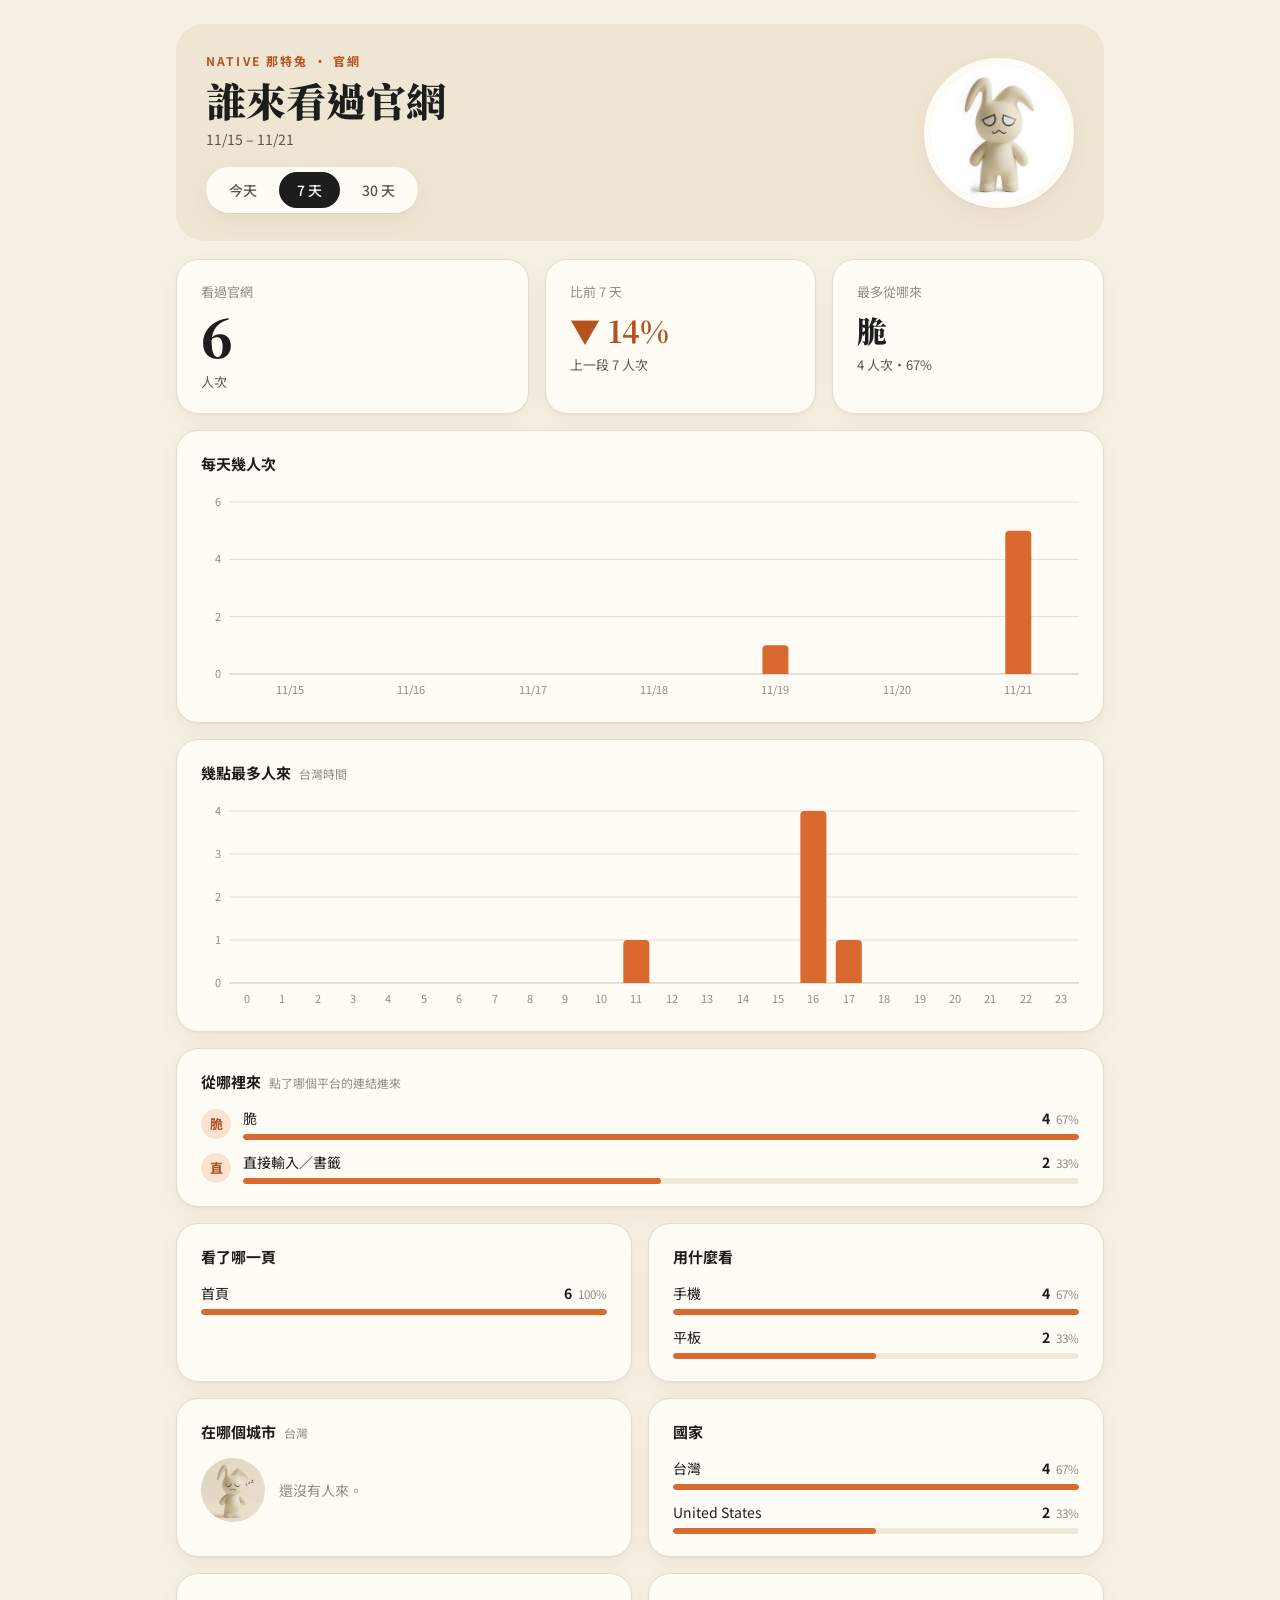
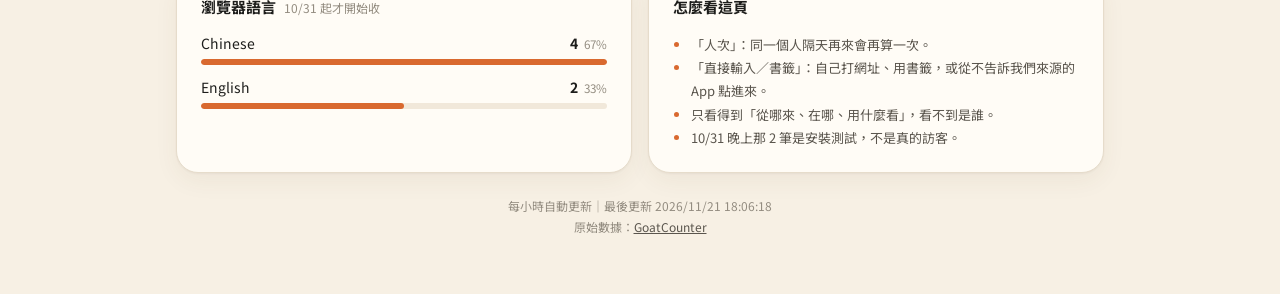
==== s/8432f5c66b55/index.html @ 1ae77e44 "官網訪客後台更新 2026/11/21 18:06:18" ====
<!doctype html>
<html lang="zh-Hant">
<head>
<meta name="robots" content="noindex,nofollow">
<meta charset="utf-8">
<meta name="viewport" content="width=device-width, initial-scale=1">
<title>官網訪客</title>
<link rel="preconnect" href="https://fonts.googleapis.com">
<link href="https://fonts.googleapis.com/css2?family=Noto+Sans+TC:wght@400;500;700&family=Noto+Serif+TC:wght@600;900&display=swap" rel="stylesheet">
<style>
:root{
  --bg:#f7f0e4; --card:#fffcf6; --hero:#efe5d3; --ink:#1d1d1b; --ink2:#5a554d; --muted:#938c80;
  --line:#e6dccb; --track:#f1e8da; --accent:#d9692f; --accent-ink:#b4531f; --accent-soft:#fbe3d3;
  --up:#3f7a52; --down:#b4531f; --shadow:0 1px 2px rgba(80,60,30,.05),0 8px 24px rgba(80,60,30,.06);
  --serif:"Noto Serif TC","Songti TC",serif; --sans:"Noto Sans TC",-apple-system,"Helvetica Neue",sans-serif;
}
@media (prefers-color-scheme:dark){:root:not([data-theme="light"]){
  --bg:#1a1714; --card:#24201b; --hero:#2c2620; --ink:#f3ece0; --ink2:#cfc6b6; --muted:#9d9588;
  --line:#3a332b; --track:#322b24; --accent:#d8743f; --accent-ink:#f0a476; --accent-soft:#4a3020;
  --up:#8cc79d; --down:#f0a476; --shadow:none;
}}
:root[data-theme="dark"]{
  --bg:#1a1714; --card:#24201b; --hero:#2c2620; --ink:#f3ece0; --ink2:#cfc6b6; --muted:#9d9588;
  --line:#3a332b; --track:#322b24; --accent:#d8743f; --accent-ink:#f0a476; --accent-soft:#4a3020;
  --up:#8cc79d; --down:#f0a476; --shadow:none;
}
*{box-sizing:border-box}
body{margin:0;background:var(--bg);color:var(--ink);font-family:var(--sans);-webkit-font-smoothing:antialiased}
.wrap{max-width:960px;margin:0 auto;padding:24px 16px 56px}

/* 頂部 */
.top{position:relative;background:var(--hero);border-radius:28px;padding:28px 30px;display:grid;grid-template-columns:1fr auto;gap:16px;align-items:center;overflow:hidden;margin-bottom:18px}
.eyebrow{font-size:12px;letter-spacing:.18em;color:var(--accent-ink);font-weight:700}
h1{font-family:var(--serif);font-weight:900;font-size:40px;line-height:1.15;margin:8px 0 6px}
.period{color:var(--ink2);font-size:14px}
.top img{width:150px;height:150px;object-fit:cover;border-radius:50%;border:6px solid var(--card);box-shadow:var(--shadow)}
.tabs{display:inline-flex;gap:4px;background:var(--card);padding:5px;border-radius:999px;margin-top:18px;box-shadow:var(--shadow)}
.tabs button{border:0;background:transparent;color:var(--ink2);font:500 14px var(--sans);padding:8px 18px;border-radius:999px;cursor:pointer;transition:background .15s,color .15s}
.tabs button:hover{color:var(--ink)}
.tabs button[aria-pressed="true"]{background:var(--ink);color:var(--card)}

/* 卡片 */
.card{background:var(--card);border:1px solid var(--line);border-radius:22px;padding:22px 24px;box-shadow:var(--shadow)}
.stack{display:flex;flex-direction:column;gap:16px}
.grid{display:grid;grid-template-columns:1fr 1fr;gap:16px}
.tiles{display:grid;grid-template-columns:1.3fr 1fr 1fr;gap:16px}
h2{font-size:15px;font-weight:700;margin:0 0 16px;display:flex;align-items:baseline;gap:8px}
h2 small{font-weight:400;color:var(--muted);font-size:12px}

.tile .k{color:var(--muted);font-size:13px}
.tile .v{font-family:var(--serif);font-weight:900;font-size:52px;line-height:1.05;margin-top:8px;font-variant-numeric:tabular-nums}
.tile .v.mid{font-size:30px;margin-top:14px}
.tile .s{color:var(--ink2);font-size:13px;margin-top:8px}
.delta{display:inline-flex;align-items:center;gap:4px;font-weight:700}
.delta.up{color:var(--up)} .delta.down{color:var(--down)} .delta.flat{color:var(--muted)}

/* 圖表 */
.chart{position:relative}
.chart svg{display:block;width:100%;height:auto;overflow:visible}
.axis{fill:var(--muted);font-size:11px;font-family:var(--sans)}
.gl{stroke:var(--line);stroke-width:1}
.gl.base{stroke:var(--ink2);stroke-opacity:.35}
.bar{fill:var(--accent);transition:opacity .1s}
.chart.hovering .bar{opacity:.45}
.chart.hovering .bar.on{opacity:1}
.hit{fill:transparent;cursor:pointer}
.tip{position:absolute;pointer-events:none;background:var(--ink);color:var(--card);font-size:12px;padding:7px 11px;border-radius:10px;white-space:nowrap;transform:translate(-50%,calc(-100% - 8px));opacity:0;transition:opacity .1s;z-index:2}
.tip b{font-size:15px;font-family:var(--serif)}

/* 排行 */
.rows{display:flex;flex-direction:column;gap:12px}
.row{display:grid;grid-template-columns:30px minmax(0,1fr) auto;gap:6px 12px;align-items:center;font-size:14px}
.badge{width:30px;height:30px;border-radius:50%;background:var(--accent-soft);color:var(--accent-ink);display:grid;place-items:center;font-weight:700;font-size:13px;grid-row:span 2}
.row .name{overflow:hidden;text-overflow:ellipsis;white-space:nowrap}
.row .val{color:var(--ink);font-weight:700;font-variant-numeric:tabular-nums}
.row .val small{color:var(--muted);font-weight:400;margin-left:6px}
.row .track{grid-column:2/-1;height:6px;background:var(--track);border-radius:3px;overflow:hidden}
.row .fill{height:100%;background:var(--accent);border-radius:3px}
.rows.plain .row{grid-template-columns:minmax(0,1fr) auto}
.rows.plain .track{grid-column:1/-1}

.empty{display:flex;align-items:center;gap:14px;color:var(--muted);font-size:14px}
.empty img{width:64px;height:64px;border-radius:50%;object-fit:cover;opacity:.9}

.notes{font-size:13px;color:var(--ink2);line-height:1.8;margin:0;padding-left:18px}
.notes li::marker{color:var(--accent)}
footer{color:var(--muted);font-size:12px;margin-top:22px;line-height:1.8;text-align:center}
footer a{color:var(--ink2)}

@media (max-width:760px){
  .tiles{grid-template-columns:1fr 1fr}.tiles .tile:first-child{grid-column:1/-1}
}
@media (max-width:640px){
  .top{grid-template-columns:1fr;padding:22px 20px;border-radius:24px}
  .top img{position:absolute;right:-18px;top:-10px;width:120px;height:120px;opacity:.95}
  h1{font-size:32px;padding-right:90px}
  .grid{grid-template-columns:1fr}
  .tile .v{font-size:44px}
  .card{padding:20px}
}
</style>
</head>
<body>
<div class="wrap">
  <section class="top">
    <div>
      <div class="eyebrow">NATIVE 那特兔 ・ 官網</div>
      <h1>誰來看過官網</h1>
      <div class="period" id="period"></div>
      <div class="tabs" role="group" aria-label="期間">
        <button data-r="1">今天</button><button data-r="7" aria-pressed="true">7 天</button><button data-r="30">30 天</button>
      </div>
    </div>
    <img src="/assets/hero_plain.webp" alt="那特兔">
  </section>

  <div class="stack">
    <div class="tiles">
      <section class="card tile"><div class="k">看過官網</div><div class="v" id="total">–</div><div class="s">人次</div></section>
      <section class="card tile"><div class="k" id="prevK">比上一段</div><div class="v mid" id="delta">–</div><div class="s" id="prevS"></div></section>
      <section class="card tile"><div class="k">最多從哪來</div><div class="v mid" id="topRef">–</div><div class="s" id="topRefS"></div></section>
    </div>

    <section class="card" id="dailyCard"><h2>每天幾人次</h2><div class="chart" id="daily"></div></section>
    <section class="card"><h2>幾點最多人來<small>台灣時間</small></h2><div class="chart" id="hourly"></div></section>

    <section class="card"><h2>從哪裡來<small>點了哪個平台的連結進來</small></h2><div class="rows" id="refs"></div></section>

    <div class="grid">
      <section class="card"><h2>看了哪一頁</h2><div class="rows plain" id="pages"></div></section>
      <section class="card"><h2>用什麼看</h2><div class="rows plain" id="sizes"></div></section>
    </div>
    <div class="grid">
      <section class="card"><h2>在哪個城市<small>台灣</small></h2><div class="rows plain" id="cities"></div></section>
      <section class="card"><h2>國家</h2><div class="rows plain" id="locs"></div></section>
    </div>
    <div class="grid">
      <section class="card"><h2>瀏覽器語言<small>10/31 起才開始收</small></h2><div class="rows plain" id="langs"></div></section>
      <section class="card"><h2>怎麼看這頁</h2>
        <ul class="notes">
          <li>「人次」：同一個人隔天再來會再算一次。</li>
          <li>「直接輸入／書籤」：自己打網址、用書籤，或從不告訴我們來源的 App 點進來。</li>
          <li>只看得到「從哪來、在哪、用什麼看」，看不到是誰。</li>
          <li>10/31 晚上那 2 筆是安裝測試，不是真的訪客。</li>
        </ul></section>
    </div>
  </div>

  <footer>每小時自動更新｜最後更新 <span id="built"></span><br>原始數據：<a href="https://native-bun.goatcounter.com" target="_blank" rel="noopener">GoatCounter</a></footer>
</div>

<script>
const DATA = {"built":"2026/11/21 18:06:18","ranges":{"1":{"start":"2026-11-21","end":"2026-11-21","total":5,"prev":0,"hourly":[0,0,0,0,0,0,0,0,0,0,0,0,0,0,0,0,4,1,0,0,0,0,0,0],"daily":[{"day":"2026-11-21","n":5}],"refs":[{"name":"脆","count":4},{"name":"直接輸入／書籤","count":1}],"pages":[{"name":"NATIVE 那特兔 — 拒絕營業中","path":"/","count":5}],"sizes":[{"name":"手機","count":4},{"name":"平板","count":1},{"name":"電腦","count":0},{"name":"不明","count":0}],"locs":[{"name":"台灣","count":4},{"name":"United States","count":1}],"cities":[{"name":"不明","count":4}],"langs":[{"name":"Chinese","count":4},{"name":"English","count":1}]},"7":{"start":"2026-11-15","end":"2026-11-21","total":6,"prev":7,"hourly":[0,0,0,0,0,0,0,0,0,0,0,1,0,0,0,0,4,1,0,0,0,0,0,0],"daily":[{"day":"2026-11-15","n":0},{"day":"2026-11-16","n":0},{"day":"2026-11-17","n":0},{"day":"2026-11-18","n":0},{"day":"2026-11-19","n":1},{"day":"2026-11-20","n":0},{"day":"2026-11-21","n":5}],"refs":[{"name":"脆","count":4},{"name":"直接輸入／書籤","count":2}],"pages":[{"name":"NATIVE 那特兔 — 拒絕營業中","path":"/","count":6}],"sizes":[{"name":"手機","count":4},{"name":"平板","count":2},{"name":"電腦","count":0},{"name":"不明","count":0}],"locs":[{"name":"台灣","count":4},{"name":"United States","count":2}],"cities":[{"name":"不明","count":4}],"langs":[{"name":"Chinese","count":4},{"name":"English","count":2}]},"30":{"start":"2026-10-23","end":"2026-11-21","total":31,"prev":0,"hourly":[0,6,0,0,0,1,1,0,1,0,0,1,0,0,0,0,5,4,1,0,0,8,2,1],"daily":[{"day":"2026-10-23","n":0},{"day":"2026-10-24","n":0},{"day":"2026-10-25","n":0},{"day":"2026-10-26","n":0},{"day":"2026-10-27","n":0},{"day":"2026-10-28","n":0},{"day":"2026-10-29","n":0},{"day":"2026-10-30","n":0},{"day":"2026-10-31","n":4},{"day":"2026-11-01","n":7},{"day":"2026-11-02","n":0},{"day":"2026-11-03","n":0},{"day":"2026-11-04","n":0},{"day":"2026-11-05","n":0},{"day":"2026-11-06","n":6},{"day":"2026-11-07","n":1},{"day":"2026-11-08","n":0},{"day":"2026-11-09","n":0},{"day":"2026-11-10","n":0},{"day":"2026-11-11","n":6},{"day":"2026-11-12","n":0},{"day":"2026-11-13","n":1},{"day":"2026-11-14","n":0},{"day":"2026-11-15","n":0},{"day":"2026-11-16","n":0},{"day":"2026-11-17","n":0},{"day":"2026-11-18","n":0},{"day":"2026-11-19","n":1},{"day":"2026-11-20","n":0},{"day":"2026-11-21","n":5}],"refs":[{"name":"直接輸入／書籤","count":12},{"name":"ig","count":7},{"name":"脆","count":5},{"name":"FB","count":3},{"name":"IG","count":3},{"name":"test","count":1}],"pages":[{"name":"NATIVE 那特兔 — 拒絕營業中","path":"/","count":31}],"sizes":[{"name":"手機","count":20},{"name":"電腦","count":8},{"name":"平板","count":3},{"name":"不明","count":0}],"locs":[{"name":"台灣","count":18},{"name":"United States","count":5},{"name":"Netherlands","count":2},{"name":"Bangladesh","count":1},{"name":"Belgium","count":1},{"name":"Canada","count":1},{"name":"Switzerland","count":1},{"name":"Germany","count":1},{"name":"Sweden","count":1}],"cities":[{"name":"不明","count":18}],"langs":[{"name":"Chinese","count":16},{"name":"English","count":10},{"name":"不明","count":3},{"name":"German","count":2}]}}};
const $ = (id) => document.getElementById(id);
const fmtDay = (s) => { const [, m, d] = s.split("-"); return `${+m}/${+d}`; };
const esc = (s) => String(s).replace(/[&<>"]/g, (c) => ({ "&": "&amp;", "<": "&lt;", ">": "&gt;", '"': "&quot;" }[c]));
const EMPTY = '<div class="empty"><img src="/assets/state_sleeping.webp" alt="">還沒有人來。</div>';
const BADGE = { "IG": "IG", "脆": "脆", "FB": "FB", "YouTube": "YT", "Google 搜尋": "G", "LINE": "L", "直接輸入／書籤": "直" };

function rows(el, list, total, badges) {
  list = list.filter((r) => r.count > 0);
  if (!list.length) { el.innerHTML = EMPTY; return; }
  const max = Math.max(...list.map((r) => r.count));
  el.innerHTML = list.slice(0, 8).map((r, i) => {
    const pct = total ? Math.round((r.count / total) * 100) : 0;
    const b = badges ? `<span class="badge">${esc(BADGE[r.name] ?? r.name.slice(0, 1))}</span>` : "";
    return `<div class="row" title="${esc(r.name)}：${r.count} 人次">${b}
      <span class="name">${esc(r.name)}</span><span class="val">${r.count}<small>${pct}%</small></span>
      <div class="track"><div class="fill" style="width:${Math.max(2, (r.count / max) * 100)}%"></div></div></div>`;
  }).join("");
}

function bars(el, items, labelOf, tipOf, everyMin) {
  const W = Math.max(300, Math.round(el.clientWidth || 800)), H = W < 500 ? 170 : 210, L = 28, B = 26, T = 12;
  const max = Math.max(1, ...items.map((d) => d.n));
  const step = Math.max(1, Math.ceil(max / 4)), top = step * Math.ceil(max / step);
  const n = items.length, slot = (W - L) / n, bw = Math.max(3, Math.min(26, slot - 2));
  const y = (v) => T + (H - T - B) * (1 - v / top);
  let s = `<svg viewBox="0 0 ${W} ${H}" role="img">`;
  for (let v = 0; v <= top; v += step) s += `<line class="gl${v ? "" : " base"}" x1="${L}" x2="${W}" y1="${y(v)}" y2="${y(v)}"/><text class="axis" x="${L - 8}" y="${y(v) + 4}" text-anchor="end">${v}</text>`;
  const every = Math.max(1, Math.ceil(n / Math.floor(W / everyMin)));
  items.forEach((d, i) => {
    const cx = L + slot * i + slot / 2, h = y(0) - y(d.n), r = Math.min(4, bw / 2, h);
    const x0 = cx - bw / 2, y0 = y(d.n), yb = y(0);
    s += `<rect class="hit" data-i="${i}" x="${L + slot * i}" y="${T}" width="${slot}" height="${H - T - B}"/>`;
    if (h > 0) s += `<path class="bar" data-i="${i}" d="M${x0},${yb} V${y0 + r} Q${x0},${y0} ${x0 + r},${y0} H${x0 + bw - r} Q${x0 + bw},${y0} ${x0 + bw},${y0 + r} V${yb} Z"/>`;
    if (i % every === 0) s += `<text class="axis" x="${cx}" y="${H - 6}" text-anchor="middle">${labelOf(d, i)}</text>`;
  });
  el.innerHTML = s + `</svg><div class="tip"></div>`;
  const tip = el.querySelector(".tip"), svg = el.querySelector("svg");
  const show = (i) => {
    const d = items[i], k = svg.getBoundingClientRect().width / W;
    tip.innerHTML = tipOf(d, i);
    tip.style.left = `${Math.min(Math.max((L + slot * i + slot / 2) * k, 60), el.clientWidth - 60)}px`;
    tip.style.top = `${y(d.n) * k}px`; tip.style.opacity = 1;
    el.classList.add("hovering");
    el.querySelectorAll(".bar").forEach((b) => b.classList.toggle("on", +b.dataset.i === i));
  };
  el.querySelectorAll(".hit").forEach((h) => { h.addEventListener("mouseenter", () => show(+h.dataset.i)); h.addEventListener("click", () => show(+h.dataset.i)); });
  svg.addEventListener("mouseleave", () => { tip.style.opacity = 0; el.classList.remove("hovering"); });
}

let cur = "7";
function render(key) {
  cur = key; const r = DATA.ranges[key];
  document.querySelectorAll(".tabs button").forEach((b) => b.setAttribute("aria-pressed", b.dataset.r === key));
  try { localStorage.setItem("siteStatsRange", key); } catch (e) {}
  $("period").textContent = key === "1" ? `今天 ${fmtDay(r.end)}` : `${fmtDay(r.start)} – ${fmtDay(r.end)}`;
  $("total").textContent = r.total.toLocaleString();

  const label = { "1": "比昨天", "7": "比前 7 天", "30": "比前 30 天" }[key];
  $("prevK").textContent = label;
  const d = r.total - r.prev;
  $("delta").innerHTML = r.prev === 0 && r.total === 0 ? '<span class="delta flat">—</span>'
    : r.prev === 0 ? '<span class="delta up">▲ 新的</span>'
    : `<span class="delta ${d > 0 ? "up" : d < 0 ? "down" : "flat"}">${d > 0 ? "▲" : d < 0 ? "▼" : "＝"} ${Math.abs(Math.round((d / r.prev) * 100))}%</span>`;
  $("prevS").textContent = `上一段 ${r.prev} 人次`;

  const top = r.refs.find((x) => x.count > 0);
  $("topRef").textContent = top ? top.name : "—";
  $("topRefS").textContent = top ? `${top.count} 人次・${Math.round((top.count / r.total) * 100)}%` : "還沒有資料";

  $("dailyCard").style.display = key === "1" ? "none" : "";
  if (key !== "1") bars($("daily"), r.daily, (d) => fmtDay(d.day), (d) => `${fmtDay(d.day)}　<b>${d.n}</b> 人次`, 56);
  bars($("hourly"), r.hourly.map((n) => ({ n })), (_, i) => `${i}`, (d, i) => `${i}:00–${i + 1}:00　<b>${d.n}</b> 人次`, 34);

  rows($("refs"), r.refs, r.total, true);
  rows($("pages"), r.pages.map((p) => ({ name: p.path === "/" ? "首頁" : p.path === "/links.html" ? "IG 簡介連結頁" : p.name, count: p.count })), r.total);
  rows($("sizes"), r.sizes, r.total);
  rows($("cities"), r.cities.filter((c) => c.name !== "不明"), r.total);
  rows($("locs"), r.locs, r.total);
  rows($("langs"), r.langs, r.total);
}

$("built").textContent = DATA.built;
document.querySelectorAll(".tabs button").forEach((b) => b.addEventListener("click", () => render(b.dataset.r)));
let rt; addEventListener("resize", () => { clearTimeout(rt); rt = setTimeout(() => render(cur), 150); });
let start = "7"; try { start = localStorage.getItem("siteStatsRange") || "7"; } catch (e) {}
render(DATA.ranges[start] ? start : "7");
</script>
</body>
</html>
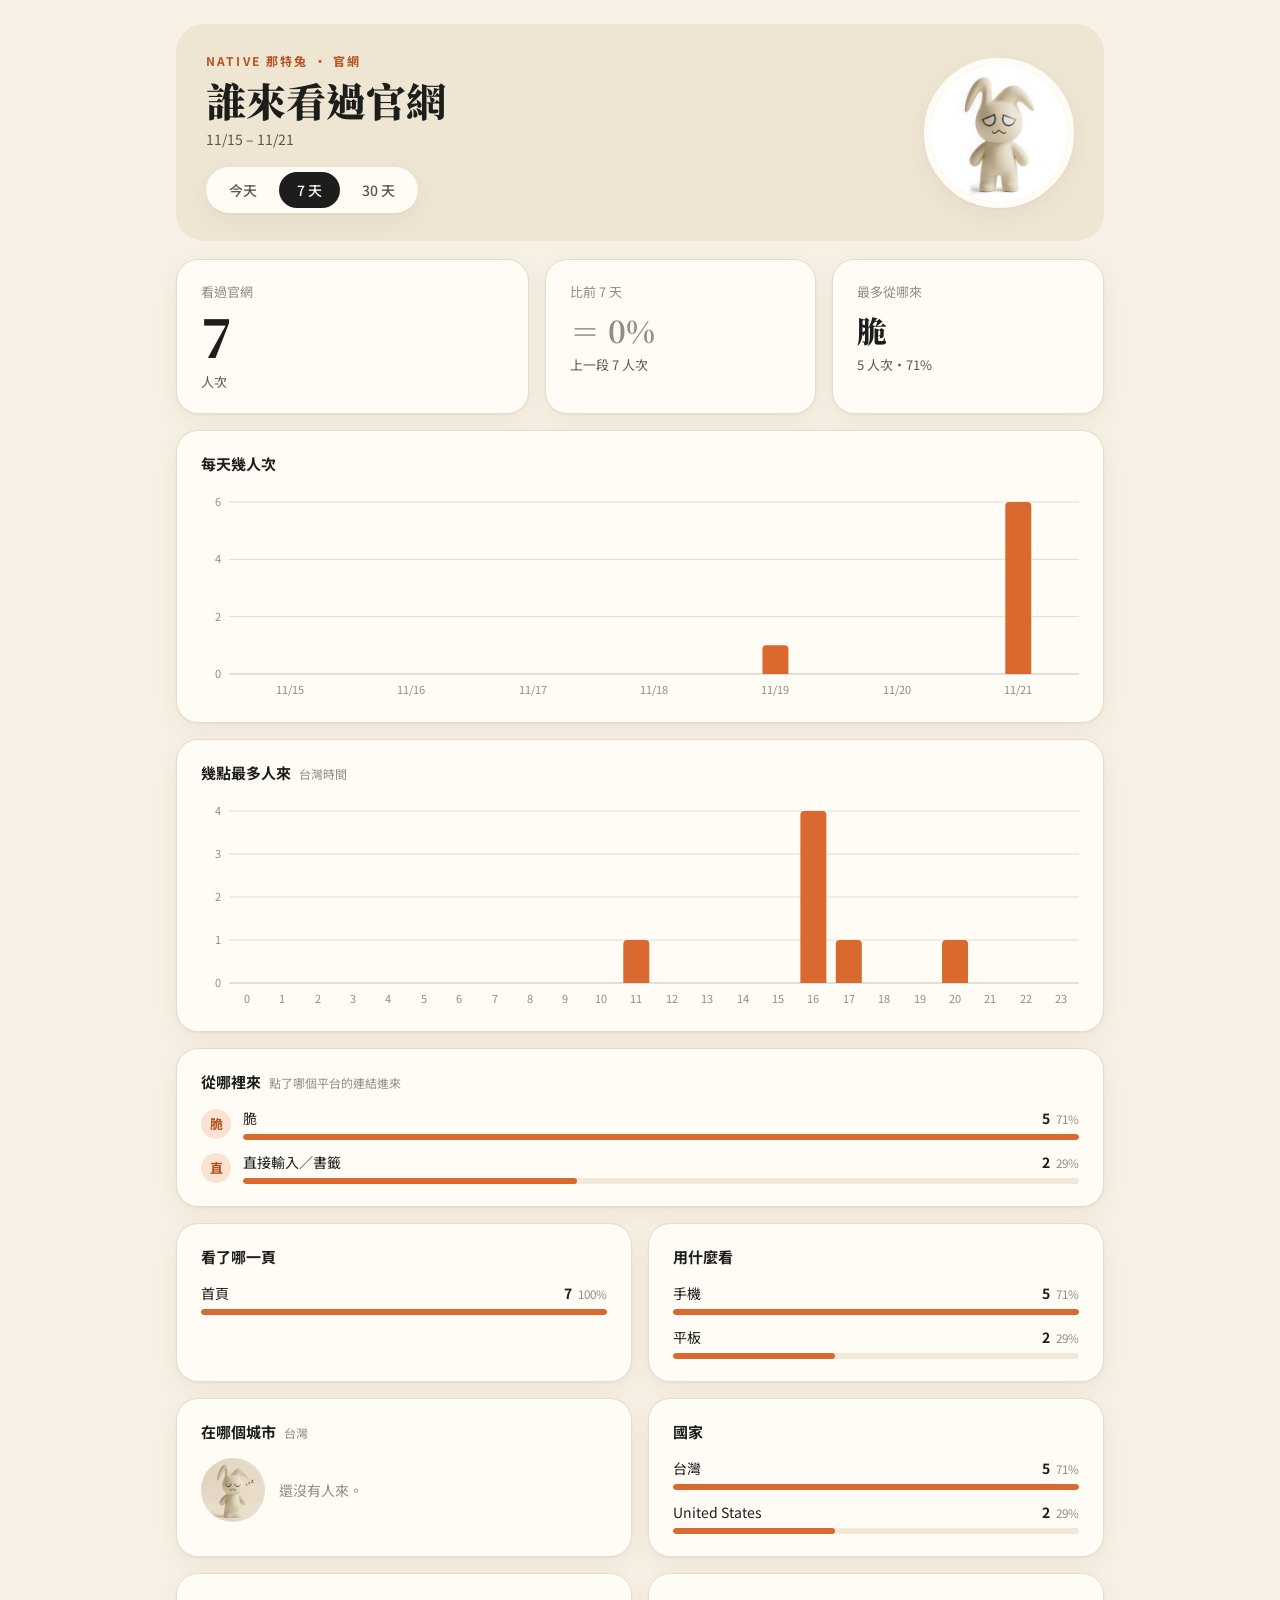
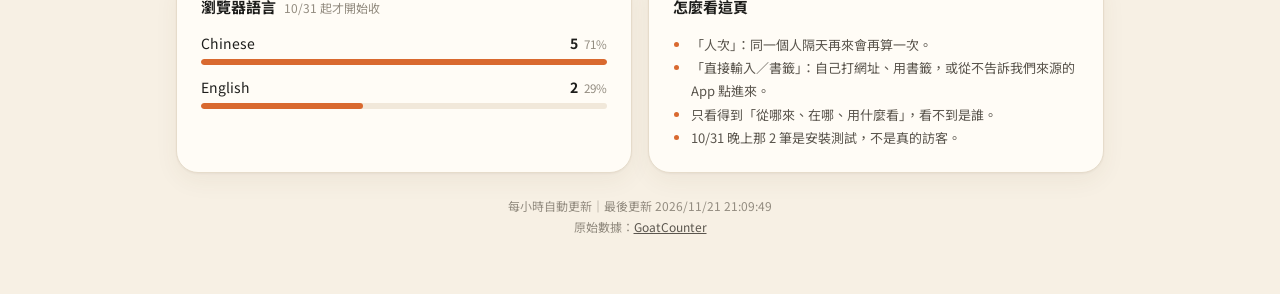
==== commit 44dd58a1: "官網訪客後台更新 2026/11/21 21:09:49" ====
--- a/s/8432f5c66b55/index.html
+++ b/s/8432f5c66b55/index.html
@@ -150,7 +150,7 @@
 </div>
 
 <script>
-const DATA = {"built":"2026/11/21 18:06:18","ranges":{"1":{"start":"2026-11-21","end":"2026-11-21","total":5,"prev":0,"hourly":[0,0,0,0,0,0,0,0,0,0,0,0,0,0,0,0,4,1,0,0,0,0,0,0],"daily":[{"day":"2026-11-21","n":5}],"refs":[{"name":"脆","count":4},{"name":"直接輸入／書籤","count":1}],"pages":[{"name":"NATIVE 那特兔 — 拒絕營業中","path":"/","count":5}],"sizes":[{"name":"手機","count":4},{"name":"平板","count":1},{"name":"電腦","count":0},{"name":"不明","count":0}],"locs":[{"name":"台灣","count":4},{"name":"United States","count":1}],"cities":[{"name":"不明","count":4}],"langs":[{"name":"Chinese","count":4},{"name":"English","count":1}]},"7":{"start":"2026-11-15","end":"2026-11-21","total":6,"prev":7,"hourly":[0,0,0,0,0,0,0,0,0,0,0,1,0,0,0,0,4,1,0,0,0,0,0,0],"daily":[{"day":"2026-11-15","n":0},{"day":"2026-11-16","n":0},{"day":"2026-11-17","n":0},{"day":"2026-11-18","n":0},{"day":"2026-11-19","n":1},{"day":"2026-11-20","n":0},{"day":"2026-11-21","n":5}],"refs":[{"name":"脆","count":4},{"name":"直接輸入／書籤","count":2}],"pages":[{"name":"NATIVE 那特兔 — 拒絕營業中","path":"/","count":6}],"sizes":[{"name":"手機","count":4},{"name":"平板","count":2},{"name":"電腦","count":0},{"name":"不明","count":0}],"locs":[{"name":"台灣","count":4},{"name":"United States","count":2}],"cities":[{"name":"不明","count":4}],"langs":[{"name":"Chinese","count":4},{"name":"English","count":2}]},"30":{"start":"2026-10-23","end":"2026-11-21","total":31,"prev":0,"hourly":[0,6,0,0,0,1,1,0,1,0,0,1,0,0,0,0,5,4,1,0,0,8,2,1],"daily":[{"day":"2026-10-23","n":0},{"day":"2026-10-24","n":0},{"day":"2026-10-25","n":0},{"day":"2026-10-26","n":0},{"day":"2026-10-27","n":0},{"day":"2026-10-28","n":0},{"day":"2026-10-29","n":0},{"day":"2026-10-30","n":0},{"day":"2026-10-31","n":4},{"day":"2026-11-01","n":7},{"day":"2026-11-02","n":0},{"day":"2026-11-03","n":0},{"day":"2026-11-04","n":0},{"day":"2026-11-05","n":0},{"day":"2026-11-06","n":6},{"day":"2026-11-07","n":1},{"day":"2026-11-08","n":0},{"day":"2026-11-09","n":0},{"day":"2026-11-10","n":0},{"day":"2026-11-11","n":6},{"day":"2026-11-12","n":0},{"day":"2026-11-13","n":1},{"day":"2026-11-14","n":0},{"day":"2026-11-15","n":0},{"day":"2026-11-16","n":0},{"day":"2026-11-17","n":0},{"day":"2026-11-18","n":0},{"day":"2026-11-19","n":1},{"day":"2026-11-20","n":0},{"day":"2026-11-21","n":5}],"refs":[{"name":"直接輸入／書籤","count":12},{"name":"ig","count":7},{"name":"脆","count":5},{"name":"FB","count":3},{"name":"IG","count":3},{"name":"test","count":1}],"pages":[{"name":"NATIVE 那特兔 — 拒絕營業中","path":"/","count":31}],"sizes":[{"name":"手機","count":20},{"name":"電腦","count":8},{"name":"平板","count":3},{"name":"不明","count":0}],"locs":[{"name":"台灣","count":18},{"name":"United States","count":5},{"name":"Netherlands","count":2},{"name":"Bangladesh","count":1},{"name":"Belgium","count":1},{"name":"Canada","count":1},{"name":"Switzerland","count":1},{"name":"Germany","count":1},{"name":"Sweden","count":1}],"cities":[{"name":"不明","count":18}],"langs":[{"name":"Chinese","count":16},{"name":"English","count":10},{"name":"不明","count":3},{"name":"German","count":2}]}}};
+const DATA = {"built":"2026/11/21 21:09:49","ranges":{"1":{"start":"2026-11-21","end":"2026-11-21","total":6,"prev":0,"hourly":[0,0,0,0,0,0,0,0,0,0,0,0,0,0,0,0,4,1,0,0,1,0,0,0],"daily":[{"day":"2026-11-21","n":6}],"refs":[{"name":"脆","count":5},{"name":"直接輸入／書籤","count":1}],"pages":[{"name":"NATIVE 那特兔 — 拒絕營業中","path":"/","count":6}],"sizes":[{"name":"手機","count":5},{"name":"平板","count":1},{"name":"電腦","count":0},{"name":"不明","count":0}],"locs":[{"name":"台灣","count":5},{"name":"United States","count":1}],"cities":[{"name":"不明","count":5}],"langs":[{"name":"Chinese","count":5},{"name":"English","count":1}]},"7":{"start":"2026-11-15","end":"2026-11-21","total":7,"prev":7,"hourly":[0,0,0,0,0,0,0,0,0,0,0,1,0,0,0,0,4,1,0,0,1,0,0,0],"daily":[{"day":"2026-11-15","n":0},{"day":"2026-11-16","n":0},{"day":"2026-11-17","n":0},{"day":"2026-11-18","n":0},{"day":"2026-11-19","n":1},{"day":"2026-11-20","n":0},{"day":"2026-11-21","n":6}],"refs":[{"name":"脆","count":5},{"name":"直接輸入／書籤","count":2}],"pages":[{"name":"NATIVE 那特兔 — 拒絕營業中","path":"/","count":7}],"sizes":[{"name":"手機","count":5},{"name":"平板","count":2},{"name":"電腦","count":0},{"name":"不明","count":0}],"locs":[{"name":"台灣","count":5},{"name":"United States","count":2}],"cities":[{"name":"不明","count":5}],"langs":[{"name":"Chinese","count":5},{"name":"English","count":2}]},"30":{"start":"2026-10-23","end":"2026-11-21","total":32,"prev":0,"hourly":[0,6,0,0,0,1,1,0,1,0,0,1,0,0,0,0,5,4,1,0,1,8,2,1],"daily":[{"day":"2026-10-23","n":0},{"day":"2026-10-24","n":0},{"day":"2026-10-25","n":0},{"day":"2026-10-26","n":0},{"day":"2026-10-27","n":0},{"day":"2026-10-28","n":0},{"day":"2026-10-29","n":0},{"day":"2026-10-30","n":0},{"day":"2026-10-31","n":4},{"day":"2026-11-01","n":7},{"day":"2026-11-02","n":0},{"day":"2026-11-03","n":0},{"day":"2026-11-04","n":0},{"day":"2026-11-05","n":0},{"day":"2026-11-06","n":6},{"day":"2026-11-07","n":1},{"day":"2026-11-08","n":0},{"day":"2026-11-09","n":0},{"day":"2026-11-10","n":0},{"day":"2026-11-11","n":6},{"day":"2026-11-12","n":0},{"day":"2026-11-13","n":1},{"day":"2026-11-14","n":0},{"day":"2026-11-15","n":0},{"day":"2026-11-16","n":0},{"day":"2026-11-17","n":0},{"day":"2026-11-18","n":0},{"day":"2026-11-19","n":1},{"day":"2026-11-20","n":0},{"day":"2026-11-21","n":6}],"refs":[{"name":"直接輸入／書籤","count":12},{"name":"ig","count":7},{"name":"脆","count":6},{"name":"FB","count":3},{"name":"IG","count":3},{"name":"test","count":1}],"pages":[{"name":"NATIVE 那特兔 — 拒絕營業中","path":"/","count":32}],"sizes":[{"name":"手機","count":21},{"name":"電腦","count":8},{"name":"平板","count":3},{"name":"不明","count":0}],"locs":[{"name":"台灣","count":19},{"name":"United States","count":5},{"name":"Netherlands","count":2},{"name":"Bangladesh","count":1},{"name":"Belgium","count":1},{"name":"Canada","count":1},{"name":"Switzerland","count":1},{"name":"Germany","count":1},{"name":"Sweden","count":1}],"cities":[{"name":"不明","count":19}],"langs":[{"name":"Chinese","count":17},{"name":"English","count":10},{"name":"不明","count":3},{"name":"German","count":2}]}}};
 const $ = (id) => document.getElementById(id);
 const fmtDay = (s) => { const [, m, d] = s.split("-"); return `${+m}/${+d}`; };
 const esc = (s) => String(s).replace(/[&<>"]/g, (c) => ({ "&": "&amp;", "<": "&lt;", ">": "&gt;", '"': "&quot;" }[c]));
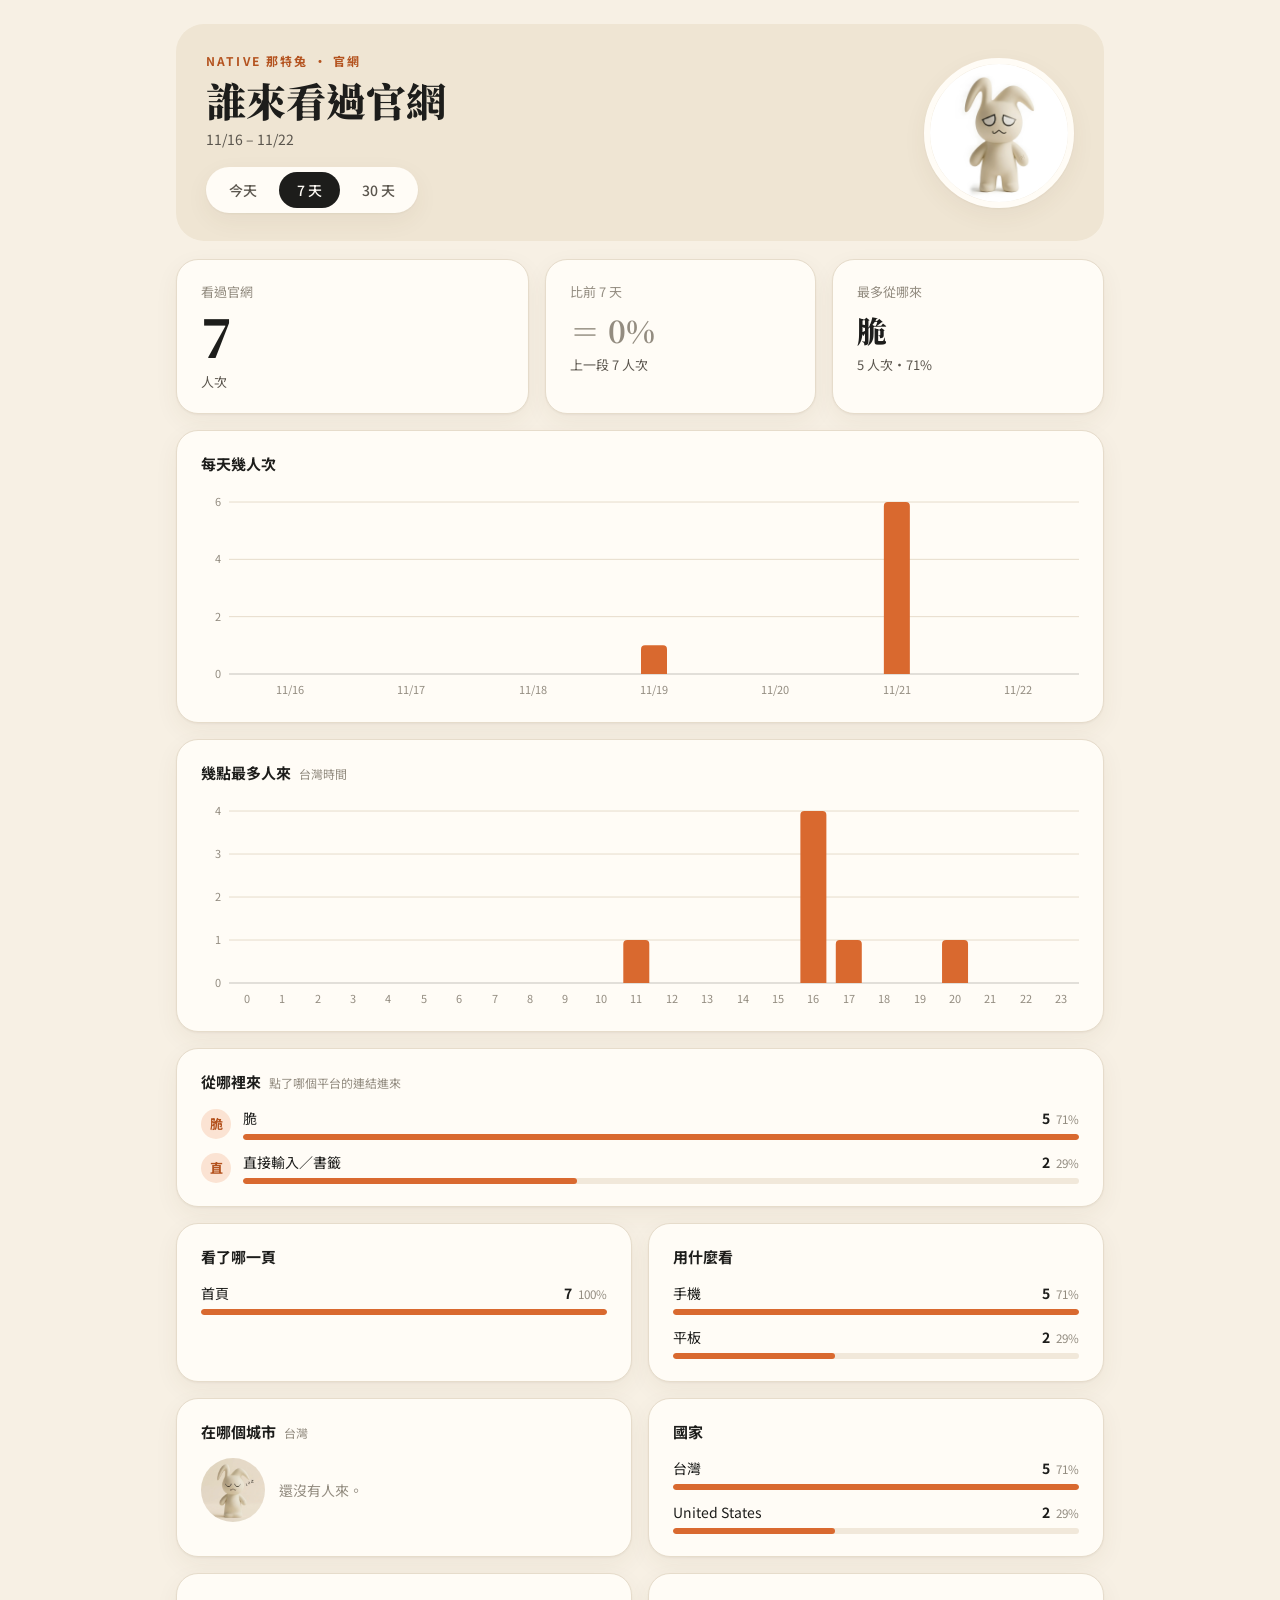
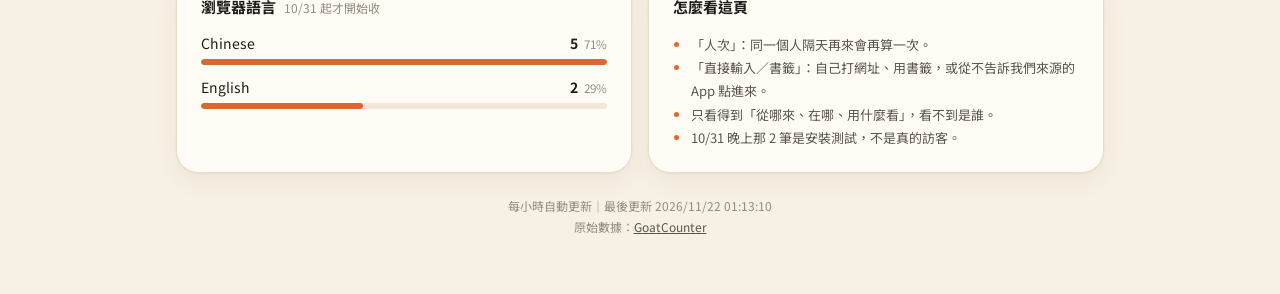
==== commit bd6824ec: "官網訪客後台更新 2026/11/22 01:13:10" ====
--- a/s/8432f5c66b55/index.html
+++ b/s/8432f5c66b55/index.html
@@ -150,7 +150,7 @@
 </div>
 
 <script>
-const DATA = {"built":"2026/11/21 21:09:49","ranges":{"1":{"start":"2026-11-21","end":"2026-11-21","total":6,"prev":0,"hourly":[0,0,0,0,0,0,0,0,0,0,0,0,0,0,0,0,4,1,0,0,1,0,0,0],"daily":[{"day":"2026-11-21","n":6}],"refs":[{"name":"脆","count":5},{"name":"直接輸入／書籤","count":1}],"pages":[{"name":"NATIVE 那特兔 — 拒絕營業中","path":"/","count":6}],"sizes":[{"name":"手機","count":5},{"name":"平板","count":1},{"name":"電腦","count":0},{"name":"不明","count":0}],"locs":[{"name":"台灣","count":5},{"name":"United States","count":1}],"cities":[{"name":"不明","count":5}],"langs":[{"name":"Chinese","count":5},{"name":"English","count":1}]},"7":{"start":"2026-11-15","end":"2026-11-21","total":7,"prev":7,"hourly":[0,0,0,0,0,0,0,0,0,0,0,1,0,0,0,0,4,1,0,0,1,0,0,0],"daily":[{"day":"2026-11-15","n":0},{"day":"2026-11-16","n":0},{"day":"2026-11-17","n":0},{"day":"2026-11-18","n":0},{"day":"2026-11-19","n":1},{"day":"2026-11-20","n":0},{"day":"2026-11-21","n":6}],"refs":[{"name":"脆","count":5},{"name":"直接輸入／書籤","count":2}],"pages":[{"name":"NATIVE 那特兔 — 拒絕營業中","path":"/","count":7}],"sizes":[{"name":"手機","count":5},{"name":"平板","count":2},{"name":"電腦","count":0},{"name":"不明","count":0}],"locs":[{"name":"台灣","count":5},{"name":"United States","count":2}],"cities":[{"name":"不明","count":5}],"langs":[{"name":"Chinese","count":5},{"name":"English","count":2}]},"30":{"start":"2026-10-23","end":"2026-11-21","total":32,"prev":0,"hourly":[0,6,0,0,0,1,1,0,1,0,0,1,0,0,0,0,5,4,1,0,1,8,2,1],"daily":[{"day":"2026-10-23","n":0},{"day":"2026-10-24","n":0},{"day":"2026-10-25","n":0},{"day":"2026-10-26","n":0},{"day":"2026-10-27","n":0},{"day":"2026-10-28","n":0},{"day":"2026-10-29","n":0},{"day":"2026-10-30","n":0},{"day":"2026-10-31","n":4},{"day":"2026-11-01","n":7},{"day":"2026-11-02","n":0},{"day":"2026-11-03","n":0},{"day":"2026-11-04","n":0},{"day":"2026-11-05","n":0},{"day":"2026-11-06","n":6},{"day":"2026-11-07","n":1},{"day":"2026-11-08","n":0},{"day":"2026-11-09","n":0},{"day":"2026-11-10","n":0},{"day":"2026-11-11","n":6},{"day":"2026-11-12","n":0},{"day":"2026-11-13","n":1},{"day":"2026-11-14","n":0},{"day":"2026-11-15","n":0},{"day":"2026-11-16","n":0},{"day":"2026-11-17","n":0},{"day":"2026-11-18","n":0},{"day":"2026-11-19","n":1},{"day":"2026-11-20","n":0},{"day":"2026-11-21","n":6}],"refs":[{"name":"直接輸入／書籤","count":12},{"name":"ig","count":7},{"name":"脆","count":6},{"name":"FB","count":3},{"name":"IG","count":3},{"name":"test","count":1}],"pages":[{"name":"NATIVE 那特兔 — 拒絕營業中","path":"/","count":32}],"sizes":[{"name":"手機","count":21},{"name":"電腦","count":8},{"name":"平板","count":3},{"name":"不明","count":0}],"locs":[{"name":"台灣","count":19},{"name":"United States","count":5},{"name":"Netherlands","count":2},{"name":"Bangladesh","count":1},{"name":"Belgium","count":1},{"name":"Canada","count":1},{"name":"Switzerland","count":1},{"name":"Germany","count":1},{"name":"Sweden","count":1}],"cities":[{"name":"不明","count":19}],"langs":[{"name":"Chinese","count":17},{"name":"English","count":10},{"name":"不明","count":3},{"name":"German","count":2}]}}};
+const DATA = {"built":"2026/11/22 01:13:10","ranges":{"1":{"start":"2026-11-22","end":"2026-11-22","total":0,"prev":6,"hourly":[0,0,0,0,0,0,0,0,0,0,0,0,0,0,0,0,0,0,0,0,0,0,0,0],"daily":[{"day":"2026-11-22","n":0}],"refs":[],"pages":[],"sizes":[{"name":"手機","count":0},{"name":"平板","count":0},{"name":"電腦","count":0},{"name":"不明","count":0}],"locs":[],"cities":[],"langs":[]},"7":{"start":"2026-11-16","end":"2026-11-22","total":7,"prev":7,"hourly":[0,0,0,0,0,0,0,0,0,0,0,1,0,0,0,0,4,1,0,0,1,0,0,0],"daily":[{"day":"2026-11-16","n":0},{"day":"2026-11-17","n":0},{"day":"2026-11-18","n":0},{"day":"2026-11-19","n":1},{"day":"2026-11-20","n":0},{"day":"2026-11-21","n":6},{"day":"2026-11-22","n":0}],"refs":[{"name":"脆","count":5},{"name":"直接輸入／書籤","count":2}],"pages":[{"name":"NATIVE 那特兔 — 拒絕營業中","path":"/","count":7}],"sizes":[{"name":"手機","count":5},{"name":"平板","count":2},{"name":"電腦","count":0},{"name":"不明","count":0}],"locs":[{"name":"台灣","count":5},{"name":"United States","count":2}],"cities":[{"name":"不明","count":5}],"langs":[{"name":"Chinese","count":5},{"name":"English","count":2}]},"30":{"start":"2026-10-24","end":"2026-11-22","total":32,"prev":0,"hourly":[0,6,0,0,0,1,1,0,1,0,0,1,0,0,0,0,5,4,1,0,1,8,2,1],"daily":[{"day":"2026-10-24","n":0},{"day":"2026-10-25","n":0},{"day":"2026-10-26","n":0},{"day":"2026-10-27","n":0},{"day":"2026-10-28","n":0},{"day":"2026-10-29","n":0},{"day":"2026-10-30","n":0},{"day":"2026-10-31","n":4},{"day":"2026-11-01","n":7},{"day":"2026-11-02","n":0},{"day":"2026-11-03","n":0},{"day":"2026-11-04","n":0},{"day":"2026-11-05","n":0},{"day":"2026-11-06","n":6},{"day":"2026-11-07","n":1},{"day":"2026-11-08","n":0},{"day":"2026-11-09","n":0},{"day":"2026-11-10","n":0},{"day":"2026-11-11","n":6},{"day":"2026-11-12","n":0},{"day":"2026-11-13","n":1},{"day":"2026-11-14","n":0},{"day":"2026-11-15","n":0},{"day":"2026-11-16","n":0},{"day":"2026-11-17","n":0},{"day":"2026-11-18","n":0},{"day":"2026-11-19","n":1},{"day":"2026-11-20","n":0},{"day":"2026-11-21","n":6},{"day":"2026-11-22","n":0}],"refs":[{"name":"直接輸入／書籤","count":12},{"name":"ig","count":7},{"name":"脆","count":6},{"name":"FB","count":3},{"name":"IG","count":3},{"name":"test","count":1}],"pages":[{"name":"NATIVE 那特兔 — 拒絕營業中","path":"/","count":32}],"sizes":[{"name":"手機","count":21},{"name":"電腦","count":8},{"name":"平板","count":3},{"name":"不明","count":0}],"locs":[{"name":"台灣","count":19},{"name":"United States","count":5},{"name":"Netherlands","count":2},{"name":"Bangladesh","count":1},{"name":"Belgium","count":1},{"name":"Canada","count":1},{"name":"Switzerland","count":1},{"name":"Germany","count":1},{"name":"Sweden","count":1}],"cities":[{"name":"不明","count":19}],"langs":[{"name":"Chinese","count":17},{"name":"English","count":10},{"name":"不明","count":3},{"name":"German","count":2}]}}};
 const $ = (id) => document.getElementById(id);
 const fmtDay = (s) => { const [, m, d] = s.split("-"); return `${+m}/${+d}`; };
 const esc = (s) => String(s).replace(/[&<>"]/g, (c) => ({ "&": "&amp;", "<": "&lt;", ">": "&gt;", '"': "&quot;" }[c]));
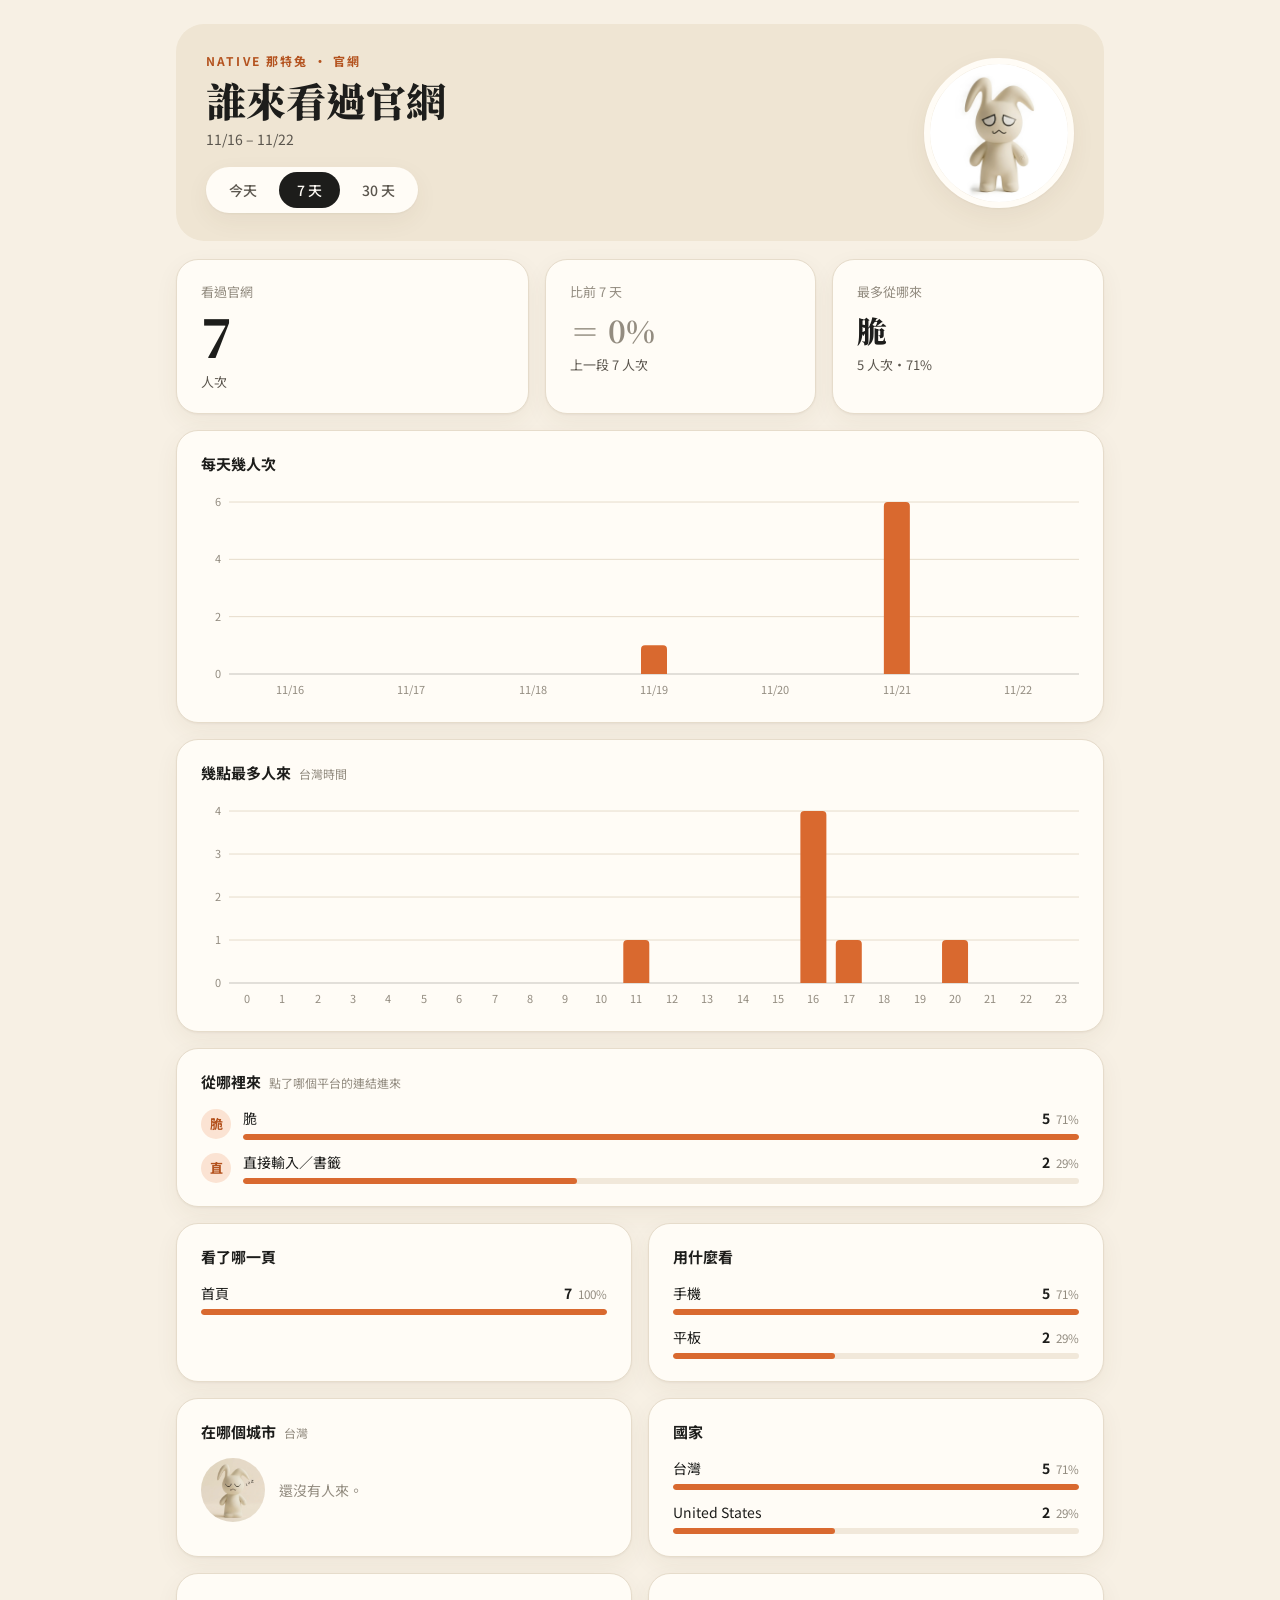
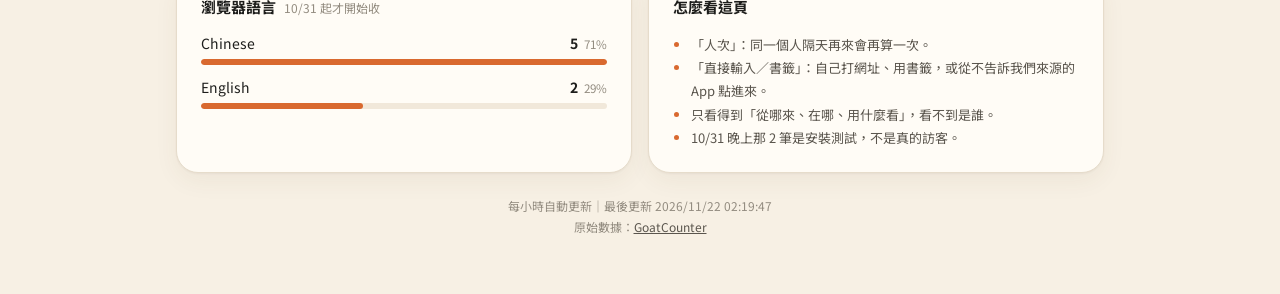
==== commit 98234562: "官網訪客後台更新 2026/11/22 02:19:47" ====
--- a/s/8432f5c66b55/index.html
+++ b/s/8432f5c66b55/index.html
@@ -150,7 +150,7 @@
 </div>
 
 <script>
-const DATA = {"built":"2026/11/22 01:13:10","ranges":{"1":{"start":"2026-11-22","end":"2026-11-22","total":0,"prev":6,"hourly":[0,0,0,0,0,0,0,0,0,0,0,0,0,0,0,0,0,0,0,0,0,0,0,0],"daily":[{"day":"2026-11-22","n":0}],"refs":[],"pages":[],"sizes":[{"name":"手機","count":0},{"name":"平板","count":0},{"name":"電腦","count":0},{"name":"不明","count":0}],"locs":[],"cities":[],"langs":[]},"7":{"start":"2026-11-16","end":"2026-11-22","total":7,"prev":7,"hourly":[0,0,0,0,0,0,0,0,0,0,0,1,0,0,0,0,4,1,0,0,1,0,0,0],"daily":[{"day":"2026-11-16","n":0},{"day":"2026-11-17","n":0},{"day":"2026-11-18","n":0},{"day":"2026-11-19","n":1},{"day":"2026-11-20","n":0},{"day":"2026-11-21","n":6},{"day":"2026-11-22","n":0}],"refs":[{"name":"脆","count":5},{"name":"直接輸入／書籤","count":2}],"pages":[{"name":"NATIVE 那特兔 — 拒絕營業中","path":"/","count":7}],"sizes":[{"name":"手機","count":5},{"name":"平板","count":2},{"name":"電腦","count":0},{"name":"不明","count":0}],"locs":[{"name":"台灣","count":5},{"name":"United States","count":2}],"cities":[{"name":"不明","count":5}],"langs":[{"name":"Chinese","count":5},{"name":"English","count":2}]},"30":{"start":"2026-10-24","end":"2026-11-22","total":32,"prev":0,"hourly":[0,6,0,0,0,1,1,0,1,0,0,1,0,0,0,0,5,4,1,0,1,8,2,1],"daily":[{"day":"2026-10-24","n":0},{"day":"2026-10-25","n":0},{"day":"2026-10-26","n":0},{"day":"2026-10-27","n":0},{"day":"2026-10-28","n":0},{"day":"2026-10-29","n":0},{"day":"2026-10-30","n":0},{"day":"2026-10-31","n":4},{"day":"2026-11-01","n":7},{"day":"2026-11-02","n":0},{"day":"2026-11-03","n":0},{"day":"2026-11-04","n":0},{"day":"2026-11-05","n":0},{"day":"2026-11-06","n":6},{"day":"2026-11-07","n":1},{"day":"2026-11-08","n":0},{"day":"2026-11-09","n":0},{"day":"2026-11-10","n":0},{"day":"2026-11-11","n":6},{"day":"2026-11-12","n":0},{"day":"2026-11-13","n":1},{"day":"2026-11-14","n":0},{"day":"2026-11-15","n":0},{"day":"2026-11-16","n":0},{"day":"2026-11-17","n":0},{"day":"2026-11-18","n":0},{"day":"2026-11-19","n":1},{"day":"2026-11-20","n":0},{"day":"2026-11-21","n":6},{"day":"2026-11-22","n":0}],"refs":[{"name":"直接輸入／書籤","count":12},{"name":"ig","count":7},{"name":"脆","count":6},{"name":"FB","count":3},{"name":"IG","count":3},{"name":"test","count":1}],"pages":[{"name":"NATIVE 那特兔 — 拒絕營業中","path":"/","count":32}],"sizes":[{"name":"手機","count":21},{"name":"電腦","count":8},{"name":"平板","count":3},{"name":"不明","count":0}],"locs":[{"name":"台灣","count":19},{"name":"United States","count":5},{"name":"Netherlands","count":2},{"name":"Bangladesh","count":1},{"name":"Belgium","count":1},{"name":"Canada","count":1},{"name":"Switzerland","count":1},{"name":"Germany","count":1},{"name":"Sweden","count":1}],"cities":[{"name":"不明","count":19}],"langs":[{"name":"Chinese","count":17},{"name":"English","count":10},{"name":"不明","count":3},{"name":"German","count":2}]}}};
+const DATA = {"built":"2026/11/22 02:19:47","ranges":{"1":{"start":"2026-11-22","end":"2026-11-22","total":0,"prev":6,"hourly":[0,0,0,0,0,0,0,0,0,0,0,0,0,0,0,0,0,0,0,0,0,0,0,0],"daily":[{"day":"2026-11-22","n":0}],"refs":[],"pages":[],"sizes":[{"name":"手機","count":0},{"name":"平板","count":0},{"name":"電腦","count":0},{"name":"不明","count":0}],"locs":[],"cities":[],"langs":[]},"7":{"start":"2026-11-16","end":"2026-11-22","total":7,"prev":7,"hourly":[0,0,0,0,0,0,0,0,0,0,0,1,0,0,0,0,4,1,0,0,1,0,0,0],"daily":[{"day":"2026-11-16","n":0},{"day":"2026-11-17","n":0},{"day":"2026-11-18","n":0},{"day":"2026-11-19","n":1},{"day":"2026-11-20","n":0},{"day":"2026-11-21","n":6},{"day":"2026-11-22","n":0}],"refs":[{"name":"脆","count":5},{"name":"直接輸入／書籤","count":2}],"pages":[{"name":"NATIVE 那特兔 — 拒絕營業中","path":"/","count":7}],"sizes":[{"name":"手機","count":5},{"name":"平板","count":2},{"name":"電腦","count":0},{"name":"不明","count":0}],"locs":[{"name":"台灣","count":5},{"name":"United States","count":2}],"cities":[{"name":"不明","count":5}],"langs":[{"name":"Chinese","count":5},{"name":"English","count":2}]},"30":{"start":"2026-10-24","end":"2026-11-22","total":32,"prev":0,"hourly":[0,6,0,0,0,1,1,0,1,0,0,1,0,0,0,0,5,4,1,0,1,8,2,1],"daily":[{"day":"2026-10-24","n":0},{"day":"2026-10-25","n":0},{"day":"2026-10-26","n":0},{"day":"2026-10-27","n":0},{"day":"2026-10-28","n":0},{"day":"2026-10-29","n":0},{"day":"2026-10-30","n":0},{"day":"2026-10-31","n":4},{"day":"2026-11-01","n":7},{"day":"2026-11-02","n":0},{"day":"2026-11-03","n":0},{"day":"2026-11-04","n":0},{"day":"2026-11-05","n":0},{"day":"2026-11-06","n":6},{"day":"2026-11-07","n":1},{"day":"2026-11-08","n":0},{"day":"2026-11-09","n":0},{"day":"2026-11-10","n":0},{"day":"2026-11-11","n":6},{"day":"2026-11-12","n":0},{"day":"2026-11-13","n":1},{"day":"2026-11-14","n":0},{"day":"2026-11-15","n":0},{"day":"2026-11-16","n":0},{"day":"2026-11-17","n":0},{"day":"2026-11-18","n":0},{"day":"2026-11-19","n":1},{"day":"2026-11-20","n":0},{"day":"2026-11-21","n":6},{"day":"2026-11-22","n":0}],"refs":[{"name":"直接輸入／書籤","count":12},{"name":"ig","count":7},{"name":"脆","count":6},{"name":"FB","count":3},{"name":"IG","count":3},{"name":"test","count":1}],"pages":[{"name":"NATIVE 那特兔 — 拒絕營業中","path":"/","count":32}],"sizes":[{"name":"手機","count":21},{"name":"電腦","count":8},{"name":"平板","count":3},{"name":"不明","count":0}],"locs":[{"name":"台灣","count":19},{"name":"United States","count":5},{"name":"Netherlands","count":2},{"name":"Bangladesh","count":1},{"name":"Belgium","count":1},{"name":"Canada","count":1},{"name":"Switzerland","count":1},{"name":"Germany","count":1},{"name":"Sweden","count":1}],"cities":[{"name":"不明","count":19}],"langs":[{"name":"Chinese","count":17},{"name":"English","count":10},{"name":"不明","count":3},{"name":"German","count":2}]}}};
 const $ = (id) => document.getElementById(id);
 const fmtDay = (s) => { const [, m, d] = s.split("-"); return `${+m}/${+d}`; };
 const esc = (s) => String(s).replace(/[&<>"]/g, (c) => ({ "&": "&amp;", "<": "&lt;", ">": "&gt;", '"': "&quot;" }[c]));
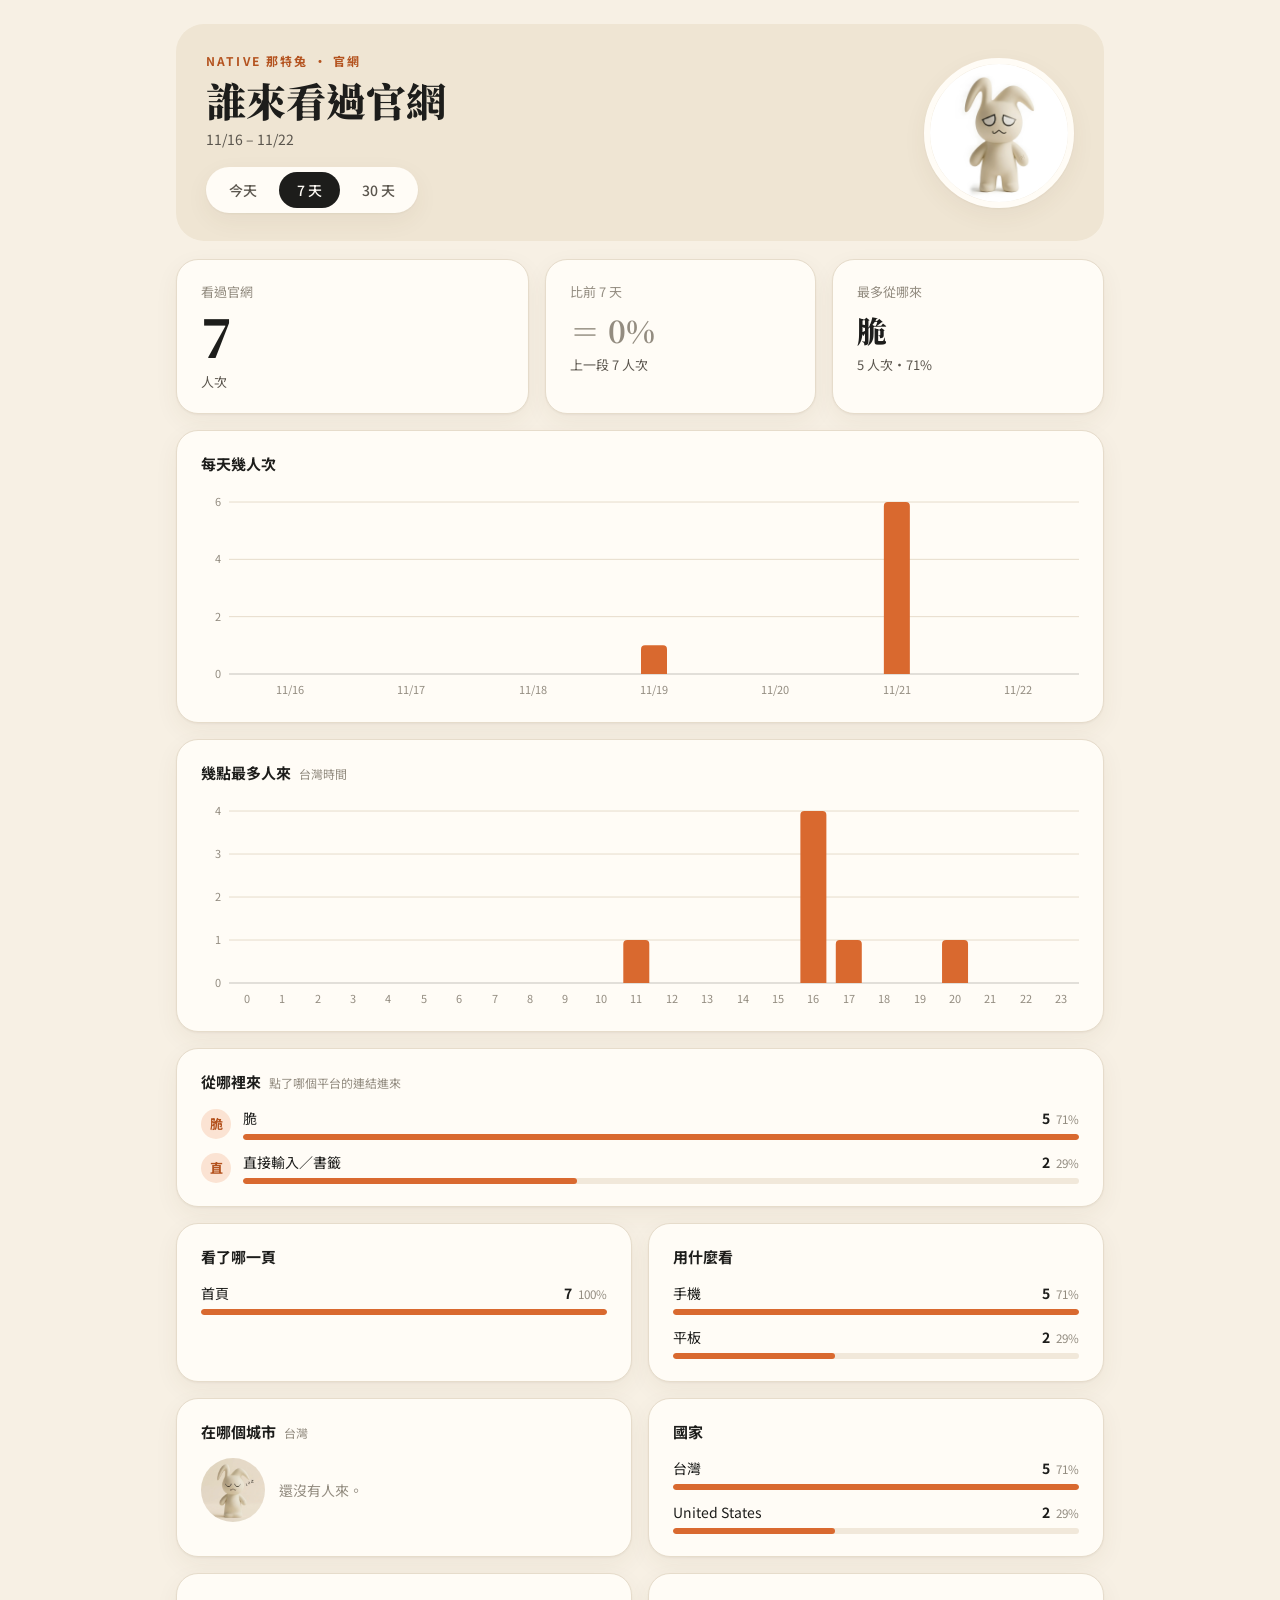
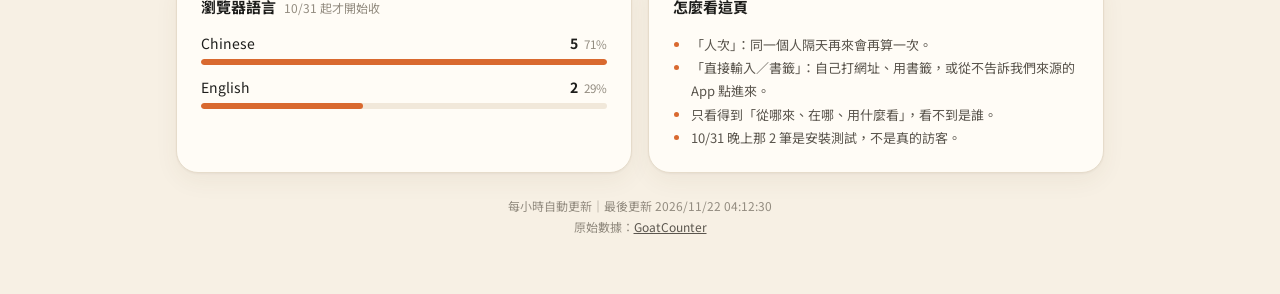
==== commit 4ab94d46: "官網訪客後台更新 2026/11/22 04:12:30" ====
--- a/s/8432f5c66b55/index.html
+++ b/s/8432f5c66b55/index.html
@@ -150,7 +150,7 @@
 </div>
 
 <script>
-const DATA = {"built":"2026/11/22 02:19:47","ranges":{"1":{"start":"2026-11-22","end":"2026-11-22","total":0,"prev":6,"hourly":[0,0,0,0,0,0,0,0,0,0,0,0,0,0,0,0,0,0,0,0,0,0,0,0],"daily":[{"day":"2026-11-22","n":0}],"refs":[],"pages":[],"sizes":[{"name":"手機","count":0},{"name":"平板","count":0},{"name":"電腦","count":0},{"name":"不明","count":0}],"locs":[],"cities":[],"langs":[]},"7":{"start":"2026-11-16","end":"2026-11-22","total":7,"prev":7,"hourly":[0,0,0,0,0,0,0,0,0,0,0,1,0,0,0,0,4,1,0,0,1,0,0,0],"daily":[{"day":"2026-11-16","n":0},{"day":"2026-11-17","n":0},{"day":"2026-11-18","n":0},{"day":"2026-11-19","n":1},{"day":"2026-11-20","n":0},{"day":"2026-11-21","n":6},{"day":"2026-11-22","n":0}],"refs":[{"name":"脆","count":5},{"name":"直接輸入／書籤","count":2}],"pages":[{"name":"NATIVE 那特兔 — 拒絕營業中","path":"/","count":7}],"sizes":[{"name":"手機","count":5},{"name":"平板","count":2},{"name":"電腦","count":0},{"name":"不明","count":0}],"locs":[{"name":"台灣","count":5},{"name":"United States","count":2}],"cities":[{"name":"不明","count":5}],"langs":[{"name":"Chinese","count":5},{"name":"English","count":2}]},"30":{"start":"2026-10-24","end":"2026-11-22","total":32,"prev":0,"hourly":[0,6,0,0,0,1,1,0,1,0,0,1,0,0,0,0,5,4,1,0,1,8,2,1],"daily":[{"day":"2026-10-24","n":0},{"day":"2026-10-25","n":0},{"day":"2026-10-26","n":0},{"day":"2026-10-27","n":0},{"day":"2026-10-28","n":0},{"day":"2026-10-29","n":0},{"day":"2026-10-30","n":0},{"day":"2026-10-31","n":4},{"day":"2026-11-01","n":7},{"day":"2026-11-02","n":0},{"day":"2026-11-03","n":0},{"day":"2026-11-04","n":0},{"day":"2026-11-05","n":0},{"day":"2026-11-06","n":6},{"day":"2026-11-07","n":1},{"day":"2026-11-08","n":0},{"day":"2026-11-09","n":0},{"day":"2026-11-10","n":0},{"day":"2026-11-11","n":6},{"day":"2026-11-12","n":0},{"day":"2026-11-13","n":1},{"day":"2026-11-14","n":0},{"day":"2026-11-15","n":0},{"day":"2026-11-16","n":0},{"day":"2026-11-17","n":0},{"day":"2026-11-18","n":0},{"day":"2026-11-19","n":1},{"day":"2026-11-20","n":0},{"day":"2026-11-21","n":6},{"day":"2026-11-22","n":0}],"refs":[{"name":"直接輸入／書籤","count":12},{"name":"ig","count":7},{"name":"脆","count":6},{"name":"FB","count":3},{"name":"IG","count":3},{"name":"test","count":1}],"pages":[{"name":"NATIVE 那特兔 — 拒絕營業中","path":"/","count":32}],"sizes":[{"name":"手機","count":21},{"name":"電腦","count":8},{"name":"平板","count":3},{"name":"不明","count":0}],"locs":[{"name":"台灣","count":19},{"name":"United States","count":5},{"name":"Netherlands","count":2},{"name":"Bangladesh","count":1},{"name":"Belgium","count":1},{"name":"Canada","count":1},{"name":"Switzerland","count":1},{"name":"Germany","count":1},{"name":"Sweden","count":1}],"cities":[{"name":"不明","count":19}],"langs":[{"name":"Chinese","count":17},{"name":"English","count":10},{"name":"不明","count":3},{"name":"German","count":2}]}}};
+const DATA = {"built":"2026/11/22 04:12:30","ranges":{"1":{"start":"2026-11-22","end":"2026-11-22","total":0,"prev":6,"hourly":[0,0,0,0,0,0,0,0,0,0,0,0,0,0,0,0,0,0,0,0,0,0,0,0],"daily":[{"day":"2026-11-22","n":0}],"refs":[],"pages":[],"sizes":[{"name":"手機","count":0},{"name":"平板","count":0},{"name":"電腦","count":0},{"name":"不明","count":0}],"locs":[],"cities":[],"langs":[]},"7":{"start":"2026-11-16","end":"2026-11-22","total":7,"prev":7,"hourly":[0,0,0,0,0,0,0,0,0,0,0,1,0,0,0,0,4,1,0,0,1,0,0,0],"daily":[{"day":"2026-11-16","n":0},{"day":"2026-11-17","n":0},{"day":"2026-11-18","n":0},{"day":"2026-11-19","n":1},{"day":"2026-11-20","n":0},{"day":"2026-11-21","n":6},{"day":"2026-11-22","n":0}],"refs":[{"name":"脆","count":5},{"name":"直接輸入／書籤","count":2}],"pages":[{"name":"NATIVE 那特兔 — 拒絕營業中","path":"/","count":7}],"sizes":[{"name":"手機","count":5},{"name":"平板","count":2},{"name":"電腦","count":0},{"name":"不明","count":0}],"locs":[{"name":"台灣","count":5},{"name":"United States","count":2}],"cities":[{"name":"不明","count":5}],"langs":[{"name":"Chinese","count":5},{"name":"English","count":2}]},"30":{"start":"2026-10-24","end":"2026-11-22","total":32,"prev":0,"hourly":[0,6,0,0,0,1,1,0,1,0,0,1,0,0,0,0,5,4,1,0,1,8,2,1],"daily":[{"day":"2026-10-24","n":0},{"day":"2026-10-25","n":0},{"day":"2026-10-26","n":0},{"day":"2026-10-27","n":0},{"day":"2026-10-28","n":0},{"day":"2026-10-29","n":0},{"day":"2026-10-30","n":0},{"day":"2026-10-31","n":4},{"day":"2026-11-01","n":7},{"day":"2026-11-02","n":0},{"day":"2026-11-03","n":0},{"day":"2026-11-04","n":0},{"day":"2026-11-05","n":0},{"day":"2026-11-06","n":6},{"day":"2026-11-07","n":1},{"day":"2026-11-08","n":0},{"day":"2026-11-09","n":0},{"day":"2026-11-10","n":0},{"day":"2026-11-11","n":6},{"day":"2026-11-12","n":0},{"day":"2026-11-13","n":1},{"day":"2026-11-14","n":0},{"day":"2026-11-15","n":0},{"day":"2026-11-16","n":0},{"day":"2026-11-17","n":0},{"day":"2026-11-18","n":0},{"day":"2026-11-19","n":1},{"day":"2026-11-20","n":0},{"day":"2026-11-21","n":6},{"day":"2026-11-22","n":0}],"refs":[{"name":"直接輸入／書籤","count":12},{"name":"ig","count":7},{"name":"脆","count":6},{"name":"FB","count":3},{"name":"IG","count":3},{"name":"test","count":1}],"pages":[{"name":"NATIVE 那特兔 — 拒絕營業中","path":"/","count":32}],"sizes":[{"name":"手機","count":21},{"name":"電腦","count":8},{"name":"平板","count":3},{"name":"不明","count":0}],"locs":[{"name":"台灣","count":19},{"name":"United States","count":5},{"name":"Netherlands","count":2},{"name":"Bangladesh","count":1},{"name":"Belgium","count":1},{"name":"Canada","count":1},{"name":"Switzerland","count":1},{"name":"Germany","count":1},{"name":"Sweden","count":1}],"cities":[{"name":"不明","count":19}],"langs":[{"name":"Chinese","count":17},{"name":"English","count":10},{"name":"不明","count":3},{"name":"German","count":2}]}}};
 const $ = (id) => document.getElementById(id);
 const fmtDay = (s) => { const [, m, d] = s.split("-"); return `${+m}/${+d}`; };
 const esc = (s) => String(s).replace(/[&<>"]/g, (c) => ({ "&": "&amp;", "<": "&lt;", ">": "&gt;", '"': "&quot;" }[c]));
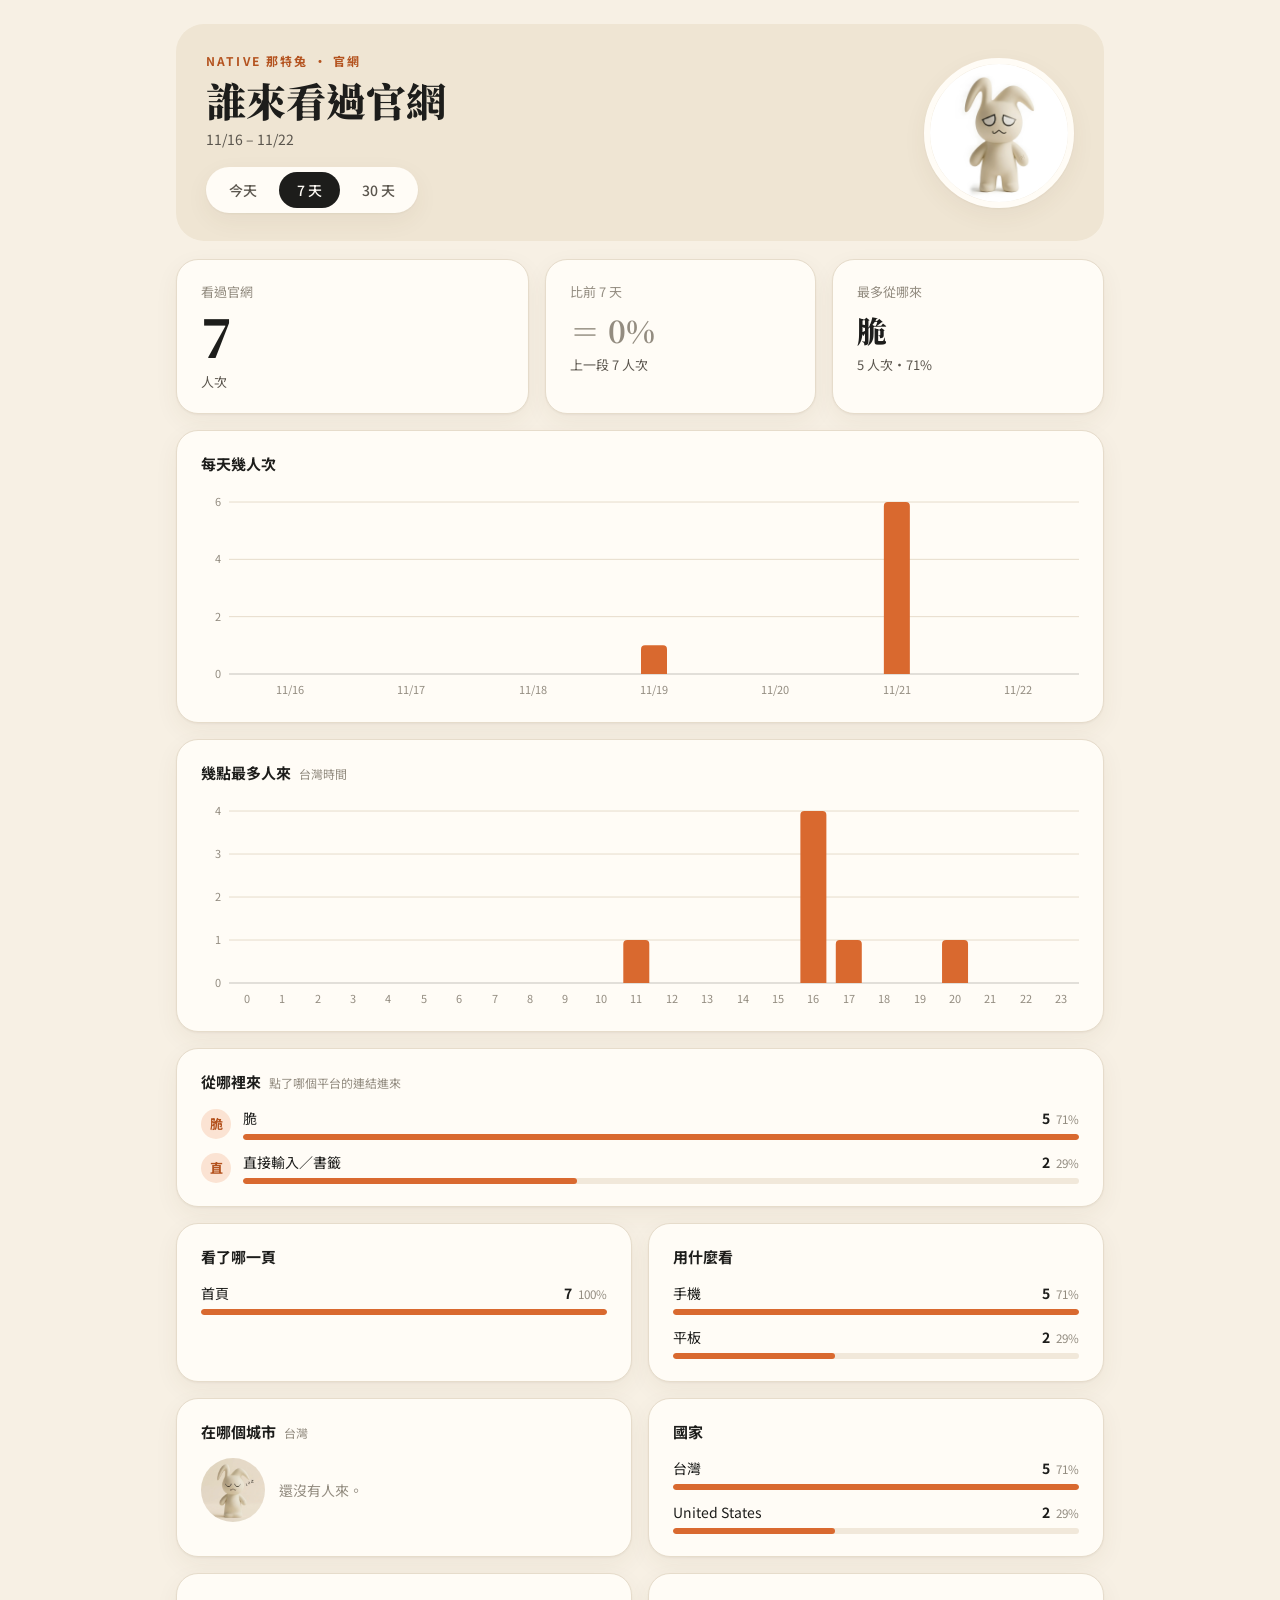
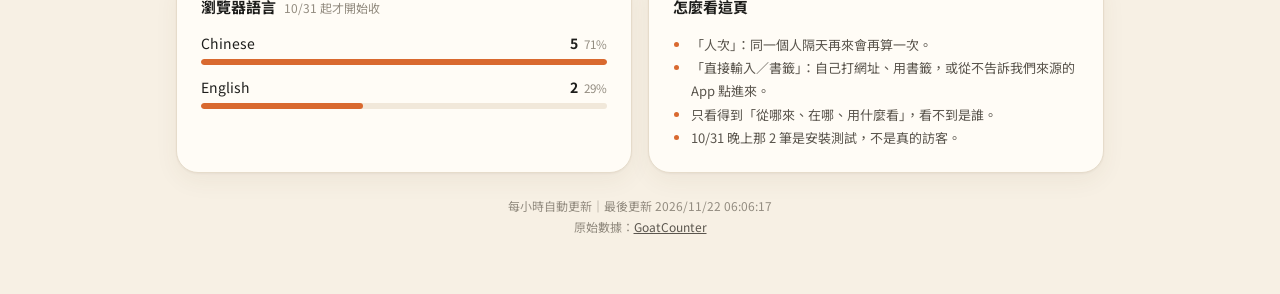
==== commit a196f0a9: "官網訪客後台更新 2026/11/22 06:06:17" ====
--- a/s/8432f5c66b55/index.html
+++ b/s/8432f5c66b55/index.html
@@ -150,7 +150,7 @@
 </div>
 
 <script>
-const DATA = {"built":"2026/11/22 04:12:30","ranges":{"1":{"start":"2026-11-22","end":"2026-11-22","total":0,"prev":6,"hourly":[0,0,0,0,0,0,0,0,0,0,0,0,0,0,0,0,0,0,0,0,0,0,0,0],"daily":[{"day":"2026-11-22","n":0}],"refs":[],"pages":[],"sizes":[{"name":"手機","count":0},{"name":"平板","count":0},{"name":"電腦","count":0},{"name":"不明","count":0}],"locs":[],"cities":[],"langs":[]},"7":{"start":"2026-11-16","end":"2026-11-22","total":7,"prev":7,"hourly":[0,0,0,0,0,0,0,0,0,0,0,1,0,0,0,0,4,1,0,0,1,0,0,0],"daily":[{"day":"2026-11-16","n":0},{"day":"2026-11-17","n":0},{"day":"2026-11-18","n":0},{"day":"2026-11-19","n":1},{"day":"2026-11-20","n":0},{"day":"2026-11-21","n":6},{"day":"2026-11-22","n":0}],"refs":[{"name":"脆","count":5},{"name":"直接輸入／書籤","count":2}],"pages":[{"name":"NATIVE 那特兔 — 拒絕營業中","path":"/","count":7}],"sizes":[{"name":"手機","count":5},{"name":"平板","count":2},{"name":"電腦","count":0},{"name":"不明","count":0}],"locs":[{"name":"台灣","count":5},{"name":"United States","count":2}],"cities":[{"name":"不明","count":5}],"langs":[{"name":"Chinese","count":5},{"name":"English","count":2}]},"30":{"start":"2026-10-24","end":"2026-11-22","total":32,"prev":0,"hourly":[0,6,0,0,0,1,1,0,1,0,0,1,0,0,0,0,5,4,1,0,1,8,2,1],"daily":[{"day":"2026-10-24","n":0},{"day":"2026-10-25","n":0},{"day":"2026-10-26","n":0},{"day":"2026-10-27","n":0},{"day":"2026-10-28","n":0},{"day":"2026-10-29","n":0},{"day":"2026-10-30","n":0},{"day":"2026-10-31","n":4},{"day":"2026-11-01","n":7},{"day":"2026-11-02","n":0},{"day":"2026-11-03","n":0},{"day":"2026-11-04","n":0},{"day":"2026-11-05","n":0},{"day":"2026-11-06","n":6},{"day":"2026-11-07","n":1},{"day":"2026-11-08","n":0},{"day":"2026-11-09","n":0},{"day":"2026-11-10","n":0},{"day":"2026-11-11","n":6},{"day":"2026-11-12","n":0},{"day":"2026-11-13","n":1},{"day":"2026-11-14","n":0},{"day":"2026-11-15","n":0},{"day":"2026-11-16","n":0},{"day":"2026-11-17","n":0},{"day":"2026-11-18","n":0},{"day":"2026-11-19","n":1},{"day":"2026-11-20","n":0},{"day":"2026-11-21","n":6},{"day":"2026-11-22","n":0}],"refs":[{"name":"直接輸入／書籤","count":12},{"name":"ig","count":7},{"name":"脆","count":6},{"name":"FB","count":3},{"name":"IG","count":3},{"name":"test","count":1}],"pages":[{"name":"NATIVE 那特兔 — 拒絕營業中","path":"/","count":32}],"sizes":[{"name":"手機","count":21},{"name":"電腦","count":8},{"name":"平板","count":3},{"name":"不明","count":0}],"locs":[{"name":"台灣","count":19},{"name":"United States","count":5},{"name":"Netherlands","count":2},{"name":"Bangladesh","count":1},{"name":"Belgium","count":1},{"name":"Canada","count":1},{"name":"Switzerland","count":1},{"name":"Germany","count":1},{"name":"Sweden","count":1}],"cities":[{"name":"不明","count":19}],"langs":[{"name":"Chinese","count":17},{"name":"English","count":10},{"name":"不明","count":3},{"name":"German","count":2}]}}};
+const DATA = {"built":"2026/11/22 06:06:17","ranges":{"1":{"start":"2026-11-22","end":"2026-11-22","total":0,"prev":6,"hourly":[0,0,0,0,0,0,0,0,0,0,0,0,0,0,0,0,0,0,0,0,0,0,0,0],"daily":[{"day":"2026-11-22","n":0}],"refs":[],"pages":[],"sizes":[{"name":"手機","count":0},{"name":"平板","count":0},{"name":"電腦","count":0},{"name":"不明","count":0}],"locs":[],"cities":[],"langs":[]},"7":{"start":"2026-11-16","end":"2026-11-22","total":7,"prev":7,"hourly":[0,0,0,0,0,0,0,0,0,0,0,1,0,0,0,0,4,1,0,0,1,0,0,0],"daily":[{"day":"2026-11-16","n":0},{"day":"2026-11-17","n":0},{"day":"2026-11-18","n":0},{"day":"2026-11-19","n":1},{"day":"2026-11-20","n":0},{"day":"2026-11-21","n":6},{"day":"2026-11-22","n":0}],"refs":[{"name":"脆","count":5},{"name":"直接輸入／書籤","count":2}],"pages":[{"name":"NATIVE 那特兔 — 拒絕營業中","path":"/","count":7}],"sizes":[{"name":"手機","count":5},{"name":"平板","count":2},{"name":"電腦","count":0},{"name":"不明","count":0}],"locs":[{"name":"台灣","count":5},{"name":"United States","count":2}],"cities":[{"name":"不明","count":5}],"langs":[{"name":"Chinese","count":5},{"name":"English","count":2}]},"30":{"start":"2026-10-24","end":"2026-11-22","total":32,"prev":0,"hourly":[0,6,0,0,0,1,1,0,1,0,0,1,0,0,0,0,5,4,1,0,1,8,2,1],"daily":[{"day":"2026-10-24","n":0},{"day":"2026-10-25","n":0},{"day":"2026-10-26","n":0},{"day":"2026-10-27","n":0},{"day":"2026-10-28","n":0},{"day":"2026-10-29","n":0},{"day":"2026-10-30","n":0},{"day":"2026-10-31","n":4},{"day":"2026-11-01","n":7},{"day":"2026-11-02","n":0},{"day":"2026-11-03","n":0},{"day":"2026-11-04","n":0},{"day":"2026-11-05","n":0},{"day":"2026-11-06","n":6},{"day":"2026-11-07","n":1},{"day":"2026-11-08","n":0},{"day":"2026-11-09","n":0},{"day":"2026-11-10","n":0},{"day":"2026-11-11","n":6},{"day":"2026-11-12","n":0},{"day":"2026-11-13","n":1},{"day":"2026-11-14","n":0},{"day":"2026-11-15","n":0},{"day":"2026-11-16","n":0},{"day":"2026-11-17","n":0},{"day":"2026-11-18","n":0},{"day":"2026-11-19","n":1},{"day":"2026-11-20","n":0},{"day":"2026-11-21","n":6},{"day":"2026-11-22","n":0}],"refs":[{"name":"直接輸入／書籤","count":12},{"name":"ig","count":7},{"name":"脆","count":6},{"name":"FB","count":3},{"name":"IG","count":3},{"name":"test","count":1}],"pages":[{"name":"NATIVE 那特兔 — 拒絕營業中","path":"/","count":32}],"sizes":[{"name":"手機","count":21},{"name":"電腦","count":8},{"name":"平板","count":3},{"name":"不明","count":0}],"locs":[{"name":"台灣","count":19},{"name":"United States","count":5},{"name":"Netherlands","count":2},{"name":"Bangladesh","count":1},{"name":"Belgium","count":1},{"name":"Canada","count":1},{"name":"Switzerland","count":1},{"name":"Germany","count":1},{"name":"Sweden","count":1}],"cities":[{"name":"不明","count":19}],"langs":[{"name":"Chinese","count":17},{"name":"English","count":10},{"name":"不明","count":3},{"name":"German","count":2}]}}};
 const $ = (id) => document.getElementById(id);
 const fmtDay = (s) => { const [, m, d] = s.split("-"); return `${+m}/${+d}`; };
 const esc = (s) => String(s).replace(/[&<>"]/g, (c) => ({ "&": "&amp;", "<": "&lt;", ">": "&gt;", '"': "&quot;" }[c]));
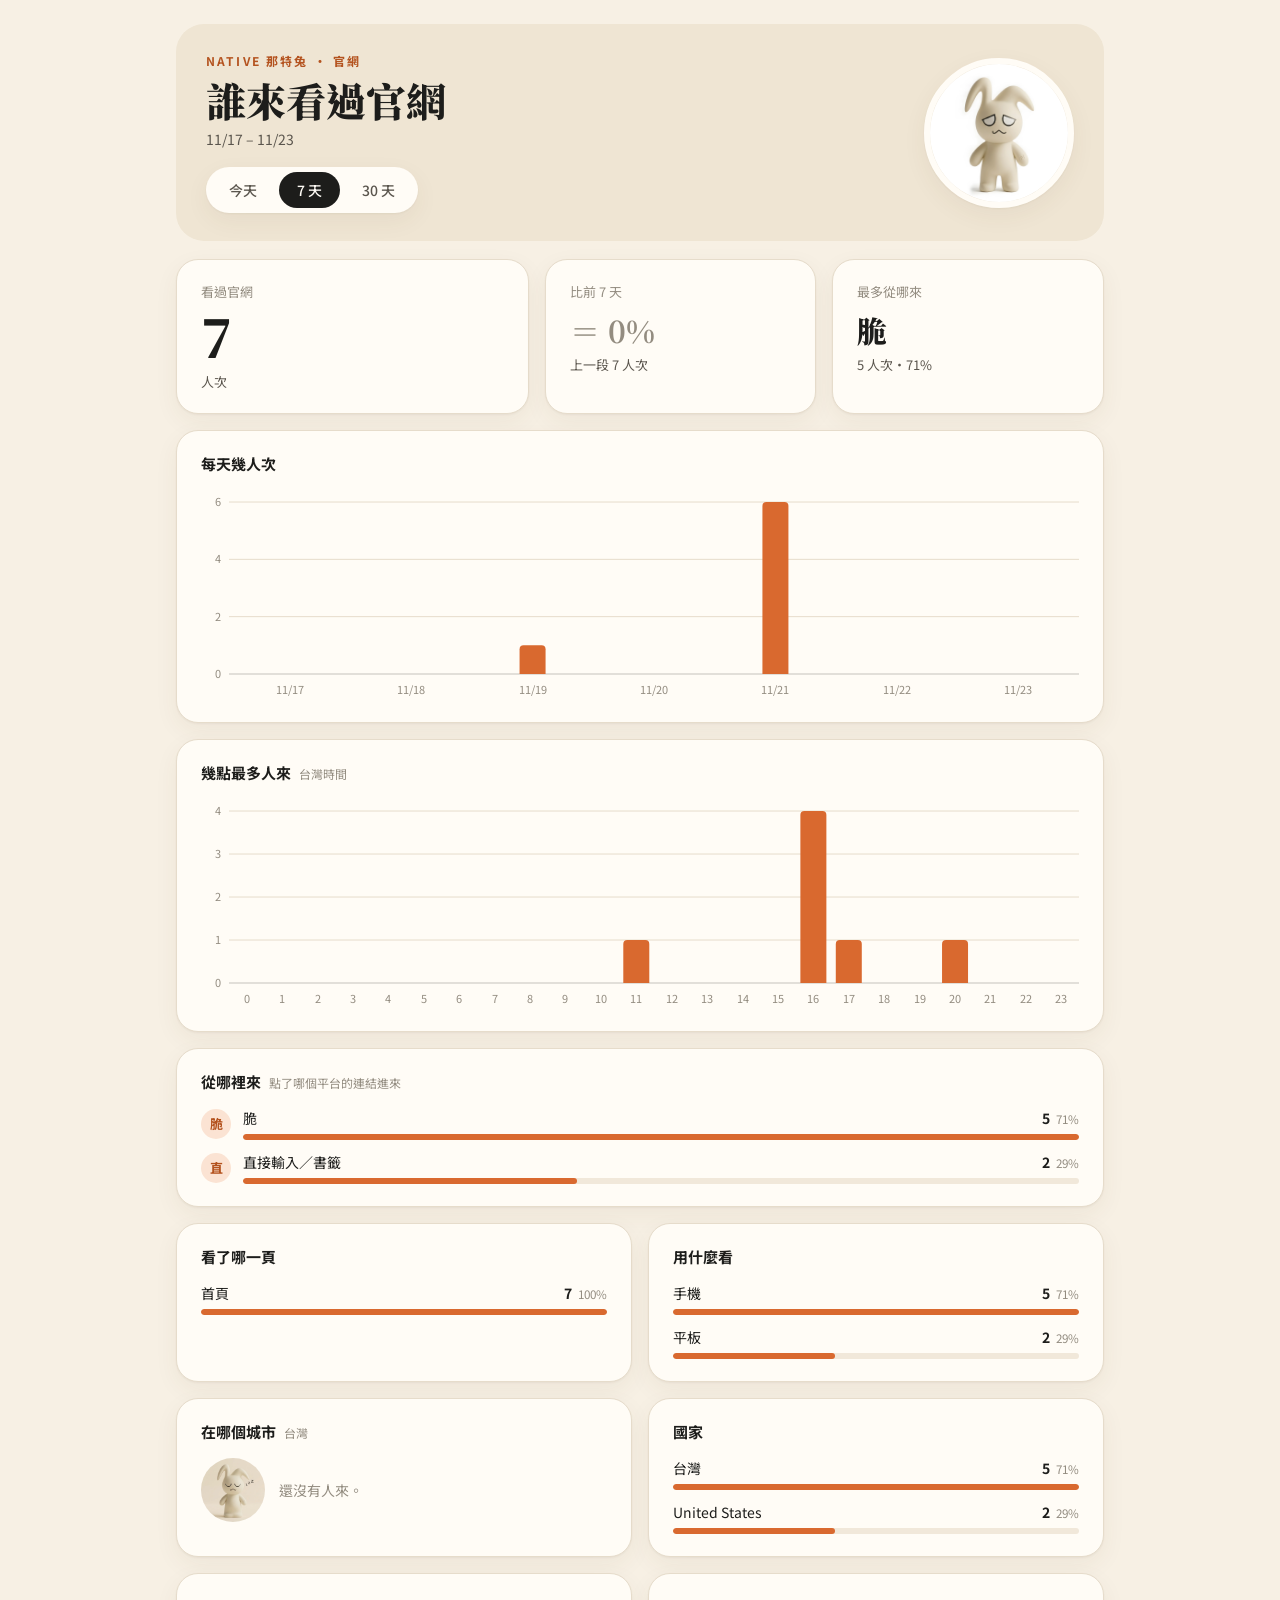
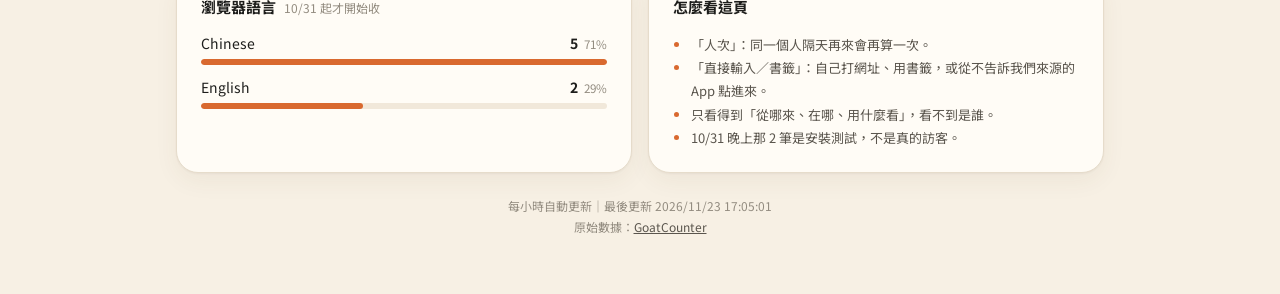
==== commit b39f167a: "官網訪客後台更新 2026/11/23 17:05:01" ====
--- a/s/8432f5c66b55/index.html
+++ b/s/8432f5c66b55/index.html
@@ -150,7 +150,7 @@
 </div>
 
 <script>
-const DATA = {"built":"2026/11/22 06:06:17","ranges":{"1":{"start":"2026-11-22","end":"2026-11-22","total":0,"prev":6,"hourly":[0,0,0,0,0,0,0,0,0,0,0,0,0,0,0,0,0,0,0,0,0,0,0,0],"daily":[{"day":"2026-11-22","n":0}],"refs":[],"pages":[],"sizes":[{"name":"手機","count":0},{"name":"平板","count":0},{"name":"電腦","count":0},{"name":"不明","count":0}],"locs":[],"cities":[],"langs":[]},"7":{"start":"2026-11-16","end":"2026-11-22","total":7,"prev":7,"hourly":[0,0,0,0,0,0,0,0,0,0,0,1,0,0,0,0,4,1,0,0,1,0,0,0],"daily":[{"day":"2026-11-16","n":0},{"day":"2026-11-17","n":0},{"day":"2026-11-18","n":0},{"day":"2026-11-19","n":1},{"day":"2026-11-20","n":0},{"day":"2026-11-21","n":6},{"day":"2026-11-22","n":0}],"refs":[{"name":"脆","count":5},{"name":"直接輸入／書籤","count":2}],"pages":[{"name":"NATIVE 那特兔 — 拒絕營業中","path":"/","count":7}],"sizes":[{"name":"手機","count":5},{"name":"平板","count":2},{"name":"電腦","count":0},{"name":"不明","count":0}],"locs":[{"name":"台灣","count":5},{"name":"United States","count":2}],"cities":[{"name":"不明","count":5}],"langs":[{"name":"Chinese","count":5},{"name":"English","count":2}]},"30":{"start":"2026-10-24","end":"2026-11-22","total":32,"prev":0,"hourly":[0,6,0,0,0,1,1,0,1,0,0,1,0,0,0,0,5,4,1,0,1,8,2,1],"daily":[{"day":"2026-10-24","n":0},{"day":"2026-10-25","n":0},{"day":"2026-10-26","n":0},{"day":"2026-10-27","n":0},{"day":"2026-10-28","n":0},{"day":"2026-10-29","n":0},{"day":"2026-10-30","n":0},{"day":"2026-10-31","n":4},{"day":"2026-11-01","n":7},{"day":"2026-11-02","n":0},{"day":"2026-11-03","n":0},{"day":"2026-11-04","n":0},{"day":"2026-11-05","n":0},{"day":"2026-11-06","n":6},{"day":"2026-11-07","n":1},{"day":"2026-11-08","n":0},{"day":"2026-11-09","n":0},{"day":"2026-11-10","n":0},{"day":"2026-11-11","n":6},{"day":"2026-11-12","n":0},{"day":"2026-11-13","n":1},{"day":"2026-11-14","n":0},{"day":"2026-11-15","n":0},{"day":"2026-11-16","n":0},{"day":"2026-11-17","n":0},{"day":"2026-11-18","n":0},{"day":"2026-11-19","n":1},{"day":"2026-11-20","n":0},{"day":"2026-11-21","n":6},{"day":"2026-11-22","n":0}],"refs":[{"name":"直接輸入／書籤","count":12},{"name":"ig","count":7},{"name":"脆","count":6},{"name":"FB","count":3},{"name":"IG","count":3},{"name":"test","count":1}],"pages":[{"name":"NATIVE 那特兔 — 拒絕營業中","path":"/","count":32}],"sizes":[{"name":"手機","count":21},{"name":"電腦","count":8},{"name":"平板","count":3},{"name":"不明","count":0}],"locs":[{"name":"台灣","count":19},{"name":"United States","count":5},{"name":"Netherlands","count":2},{"name":"Bangladesh","count":1},{"name":"Belgium","count":1},{"name":"Canada","count":1},{"name":"Switzerland","count":1},{"name":"Germany","count":1},{"name":"Sweden","count":1}],"cities":[{"name":"不明","count":19}],"langs":[{"name":"Chinese","count":17},{"name":"English","count":10},{"name":"不明","count":3},{"name":"German","count":2}]}}};
+const DATA = {"built":"2026/11/23 17:05:01","ranges":{"1":{"start":"2026-11-23","end":"2026-11-23","total":0,"prev":0,"hourly":[0,0,0,0,0,0,0,0,0,0,0,0,0,0,0,0,0,0,0,0,0,0,0,0],"daily":[{"day":"2026-11-23","n":0}],"refs":[],"pages":[],"sizes":[{"name":"手機","count":0},{"name":"平板","count":0},{"name":"電腦","count":0},{"name":"不明","count":0}],"locs":[],"cities":[],"langs":[]},"7":{"start":"2026-11-17","end":"2026-11-23","total":7,"prev":7,"hourly":[0,0,0,0,0,0,0,0,0,0,0,1,0,0,0,0,4,1,0,0,1,0,0,0],"daily":[{"day":"2026-11-17","n":0},{"day":"2026-11-18","n":0},{"day":"2026-11-19","n":1},{"day":"2026-11-20","n":0},{"day":"2026-11-21","n":6},{"day":"2026-11-22","n":0},{"day":"2026-11-23","n":0}],"refs":[{"name":"脆","count":5},{"name":"直接輸入／書籤","count":2}],"pages":[{"name":"NATIVE 那特兔 — 拒絕營業中","path":"/","count":7}],"sizes":[{"name":"手機","count":5},{"name":"平板","count":2},{"name":"電腦","count":0},{"name":"不明","count":0}],"locs":[{"name":"台灣","count":5},{"name":"United States","count":2}],"cities":[{"name":"不明","count":5}],"langs":[{"name":"Chinese","count":5},{"name":"English","count":2}]},"30":{"start":"2026-10-25","end":"2026-11-23","total":32,"prev":0,"hourly":[0,6,0,0,0,1,1,0,1,0,0,1,0,0,0,0,5,4,1,0,1,8,2,1],"daily":[{"day":"2026-10-25","n":0},{"day":"2026-10-26","n":0},{"day":"2026-10-27","n":0},{"day":"2026-10-28","n":0},{"day":"2026-10-29","n":0},{"day":"2026-10-30","n":0},{"day":"2026-10-31","n":4},{"day":"2026-11-01","n":7},{"day":"2026-11-02","n":0},{"day":"2026-11-03","n":0},{"day":"2026-11-04","n":0},{"day":"2026-11-05","n":0},{"day":"2026-11-06","n":6},{"day":"2026-11-07","n":1},{"day":"2026-11-08","n":0},{"day":"2026-11-09","n":0},{"day":"2026-11-10","n":0},{"day":"2026-11-11","n":6},{"day":"2026-11-12","n":0},{"day":"2026-11-13","n":1},{"day":"2026-11-14","n":0},{"day":"2026-11-15","n":0},{"day":"2026-11-16","n":0},{"day":"2026-11-17","n":0},{"day":"2026-11-18","n":0},{"day":"2026-11-19","n":1},{"day":"2026-11-20","n":0},{"day":"2026-11-21","n":6},{"day":"2026-11-22","n":0},{"day":"2026-11-23","n":0}],"refs":[{"name":"直接輸入／書籤","count":12},{"name":"ig","count":7},{"name":"脆","count":6},{"name":"FB","count":3},{"name":"IG","count":3},{"name":"test","count":1}],"pages":[{"name":"NATIVE 那特兔 — 拒絕營業中","path":"/","count":32}],"sizes":[{"name":"手機","count":21},{"name":"電腦","count":8},{"name":"平板","count":3},{"name":"不明","count":0}],"locs":[{"name":"台灣","count":19},{"name":"United States","count":5},{"name":"Netherlands","count":2},{"name":"Bangladesh","count":1},{"name":"Belgium","count":1},{"name":"Canada","count":1},{"name":"Switzerland","count":1},{"name":"Germany","count":1},{"name":"Sweden","count":1}],"cities":[{"name":"不明","count":19}],"langs":[{"name":"Chinese","count":17},{"name":"English","count":10},{"name":"不明","count":3},{"name":"German","count":2}]}}};
 const $ = (id) => document.getElementById(id);
 const fmtDay = (s) => { const [, m, d] = s.split("-"); return `${+m}/${+d}`; };
 const esc = (s) => String(s).replace(/[&<>"]/g, (c) => ({ "&": "&amp;", "<": "&lt;", ">": "&gt;", '"': "&quot;" }[c]));
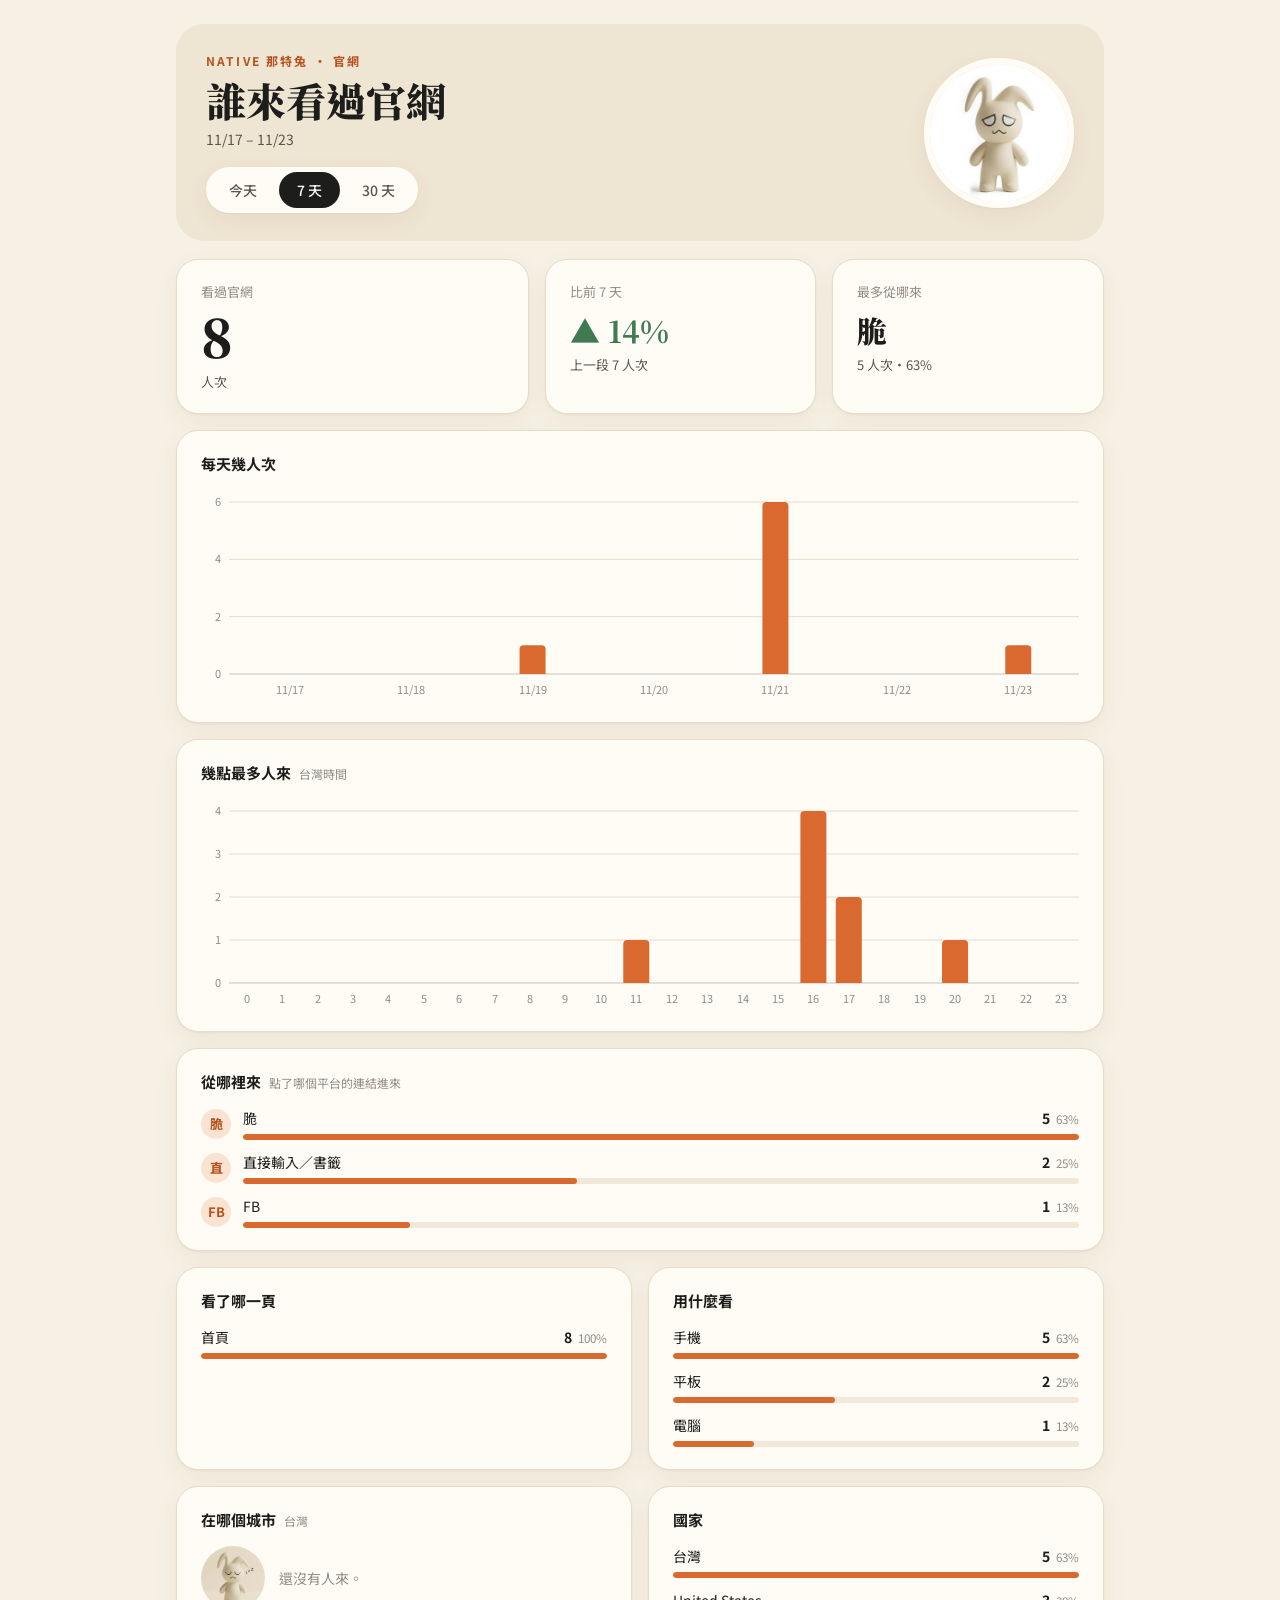
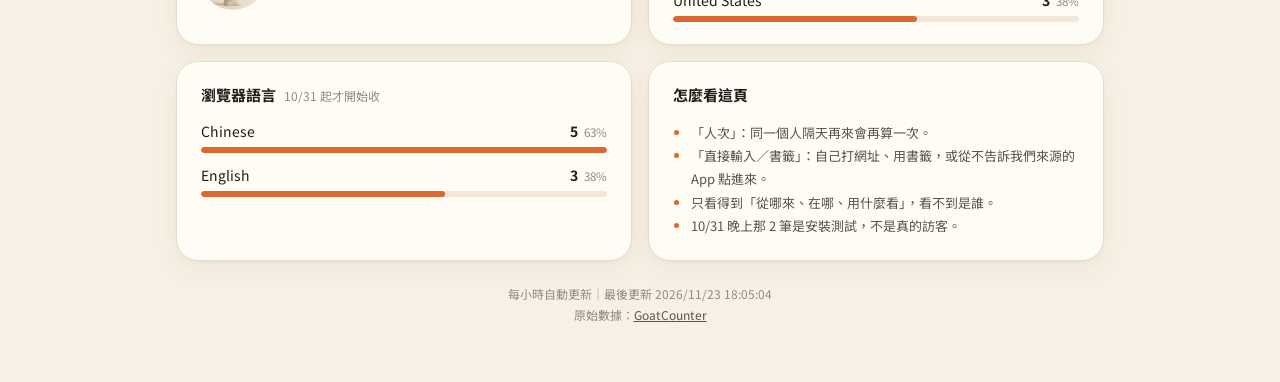
==== commit 42ab1949: "官網訪客後台更新 2026/11/23 18:05:04" ====
--- a/s/8432f5c66b55/index.html
+++ b/s/8432f5c66b55/index.html
@@ -150,7 +150,7 @@
 </div>
 
 <script>
-const DATA = {"built":"2026/11/23 17:05:01","ranges":{"1":{"start":"2026-11-23","end":"2026-11-23","total":0,"prev":0,"hourly":[0,0,0,0,0,0,0,0,0,0,0,0,0,0,0,0,0,0,0,0,0,0,0,0],"daily":[{"day":"2026-11-23","n":0}],"refs":[],"pages":[],"sizes":[{"name":"手機","count":0},{"name":"平板","count":0},{"name":"電腦","count":0},{"name":"不明","count":0}],"locs":[],"cities":[],"langs":[]},"7":{"start":"2026-11-17","end":"2026-11-23","total":7,"prev":7,"hourly":[0,0,0,0,0,0,0,0,0,0,0,1,0,0,0,0,4,1,0,0,1,0,0,0],"daily":[{"day":"2026-11-17","n":0},{"day":"2026-11-18","n":0},{"day":"2026-11-19","n":1},{"day":"2026-11-20","n":0},{"day":"2026-11-21","n":6},{"day":"2026-11-22","n":0},{"day":"2026-11-23","n":0}],"refs":[{"name":"脆","count":5},{"name":"直接輸入／書籤","count":2}],"pages":[{"name":"NATIVE 那特兔 — 拒絕營業中","path":"/","count":7}],"sizes":[{"name":"手機","count":5},{"name":"平板","count":2},{"name":"電腦","count":0},{"name":"不明","count":0}],"locs":[{"name":"台灣","count":5},{"name":"United States","count":2}],"cities":[{"name":"不明","count":5}],"langs":[{"name":"Chinese","count":5},{"name":"English","count":2}]},"30":{"start":"2026-10-25","end":"2026-11-23","total":32,"prev":0,"hourly":[0,6,0,0,0,1,1,0,1,0,0,1,0,0,0,0,5,4,1,0,1,8,2,1],"daily":[{"day":"2026-10-25","n":0},{"day":"2026-10-26","n":0},{"day":"2026-10-27","n":0},{"day":"2026-10-28","n":0},{"day":"2026-10-29","n":0},{"day":"2026-10-30","n":0},{"day":"2026-10-31","n":4},{"day":"2026-11-01","n":7},{"day":"2026-11-02","n":0},{"day":"2026-11-03","n":0},{"day":"2026-11-04","n":0},{"day":"2026-11-05","n":0},{"day":"2026-11-06","n":6},{"day":"2026-11-07","n":1},{"day":"2026-11-08","n":0},{"day":"2026-11-09","n":0},{"day":"2026-11-10","n":0},{"day":"2026-11-11","n":6},{"day":"2026-11-12","n":0},{"day":"2026-11-13","n":1},{"day":"2026-11-14","n":0},{"day":"2026-11-15","n":0},{"day":"2026-11-16","n":0},{"day":"2026-11-17","n":0},{"day":"2026-11-18","n":0},{"day":"2026-11-19","n":1},{"day":"2026-11-20","n":0},{"day":"2026-11-21","n":6},{"day":"2026-11-22","n":0},{"day":"2026-11-23","n":0}],"refs":[{"name":"直接輸入／書籤","count":12},{"name":"ig","count":7},{"name":"脆","count":6},{"name":"FB","count":3},{"name":"IG","count":3},{"name":"test","count":1}],"pages":[{"name":"NATIVE 那特兔 — 拒絕營業中","path":"/","count":32}],"sizes":[{"name":"手機","count":21},{"name":"電腦","count":8},{"name":"平板","count":3},{"name":"不明","count":0}],"locs":[{"name":"台灣","count":19},{"name":"United States","count":5},{"name":"Netherlands","count":2},{"name":"Bangladesh","count":1},{"name":"Belgium","count":1},{"name":"Canada","count":1},{"name":"Switzerland","count":1},{"name":"Germany","count":1},{"name":"Sweden","count":1}],"cities":[{"name":"不明","count":19}],"langs":[{"name":"Chinese","count":17},{"name":"English","count":10},{"name":"不明","count":3},{"name":"German","count":2}]}}};
+const DATA = {"built":"2026/11/23 18:05:04","ranges":{"1":{"start":"2026-11-23","end":"2026-11-23","total":1,"prev":0,"hourly":[0,0,0,0,0,0,0,0,0,0,0,0,0,0,0,0,0,1,0,0,0,0,0,0],"daily":[{"day":"2026-11-23","n":1}],"refs":[{"name":"FB","count":1}],"pages":[{"name":"NATIVE 那特兔 — 拒絕營業中","path":"/","count":1}],"sizes":[{"name":"電腦","count":1},{"name":"手機","count":0},{"name":"平板","count":0},{"name":"不明","count":0}],"locs":[{"name":"United States","count":1}],"cities":[],"langs":[{"name":"English","count":1}]},"7":{"start":"2026-11-17","end":"2026-11-23","total":8,"prev":7,"hourly":[0,0,0,0,0,0,0,0,0,0,0,1,0,0,0,0,4,2,0,0,1,0,0,0],"daily":[{"day":"2026-11-17","n":0},{"day":"2026-11-18","n":0},{"day":"2026-11-19","n":1},{"day":"2026-11-20","n":0},{"day":"2026-11-21","n":6},{"day":"2026-11-22","n":0},{"day":"2026-11-23","n":1}],"refs":[{"name":"脆","count":5},{"name":"直接輸入／書籤","count":2},{"name":"FB","count":1}],"pages":[{"name":"NATIVE 那特兔 — 拒絕營業中","path":"/","count":8}],"sizes":[{"name":"手機","count":5},{"name":"平板","count":2},{"name":"電腦","count":1},{"name":"不明","count":0}],"locs":[{"name":"台灣","count":5},{"name":"United States","count":3}],"cities":[{"name":"不明","count":5}],"langs":[{"name":"Chinese","count":5},{"name":"English","count":3}]},"30":{"start":"2026-10-25","end":"2026-11-23","total":33,"prev":0,"hourly":[0,6,0,0,0,1,1,0,1,0,0,1,0,0,0,0,5,5,1,0,1,8,2,1],"daily":[{"day":"2026-10-25","n":0},{"day":"2026-10-26","n":0},{"day":"2026-10-27","n":0},{"day":"2026-10-28","n":0},{"day":"2026-10-29","n":0},{"day":"2026-10-30","n":0},{"day":"2026-10-31","n":4},{"day":"2026-11-01","n":7},{"day":"2026-11-02","n":0},{"day":"2026-11-03","n":0},{"day":"2026-11-04","n":0},{"day":"2026-11-05","n":0},{"day":"2026-11-06","n":6},{"day":"2026-11-07","n":1},{"day":"2026-11-08","n":0},{"day":"2026-11-09","n":0},{"day":"2026-11-10","n":0},{"day":"2026-11-11","n":6},{"day":"2026-11-12","n":0},{"day":"2026-11-13","n":1},{"day":"2026-11-14","n":0},{"day":"2026-11-15","n":0},{"day":"2026-11-16","n":0},{"day":"2026-11-17","n":0},{"day":"2026-11-18","n":0},{"day":"2026-11-19","n":1},{"day":"2026-11-20","n":0},{"day":"2026-11-21","n":6},{"day":"2026-11-22","n":0},{"day":"2026-11-23","n":1}],"refs":[{"name":"直接輸入／書籤","count":12},{"name":"ig","count":7},{"name":"脆","count":6},{"name":"FB","count":4},{"name":"IG","count":3},{"name":"test","count":1}],"pages":[{"name":"NATIVE 那特兔 — 拒絕營業中","path":"/","count":33}],"sizes":[{"name":"手機","count":21},{"name":"電腦","count":9},{"name":"平板","count":3},{"name":"不明","count":0}],"locs":[{"name":"台灣","count":19},{"name":"United States","count":6},{"name":"Netherlands","count":2},{"name":"Bangladesh","count":1},{"name":"Belgium","count":1},{"name":"Canada","count":1},{"name":"Switzerland","count":1},{"name":"Germany","count":1},{"name":"Sweden","count":1}],"cities":[{"name":"不明","count":19}],"langs":[{"name":"Chinese","count":17},{"name":"English","count":11},{"name":"不明","count":3},{"name":"German","count":2}]}}};
 const $ = (id) => document.getElementById(id);
 const fmtDay = (s) => { const [, m, d] = s.split("-"); return `${+m}/${+d}`; };
 const esc = (s) => String(s).replace(/[&<>"]/g, (c) => ({ "&": "&amp;", "<": "&lt;", ">": "&gt;", '"': "&quot;" }[c]));
